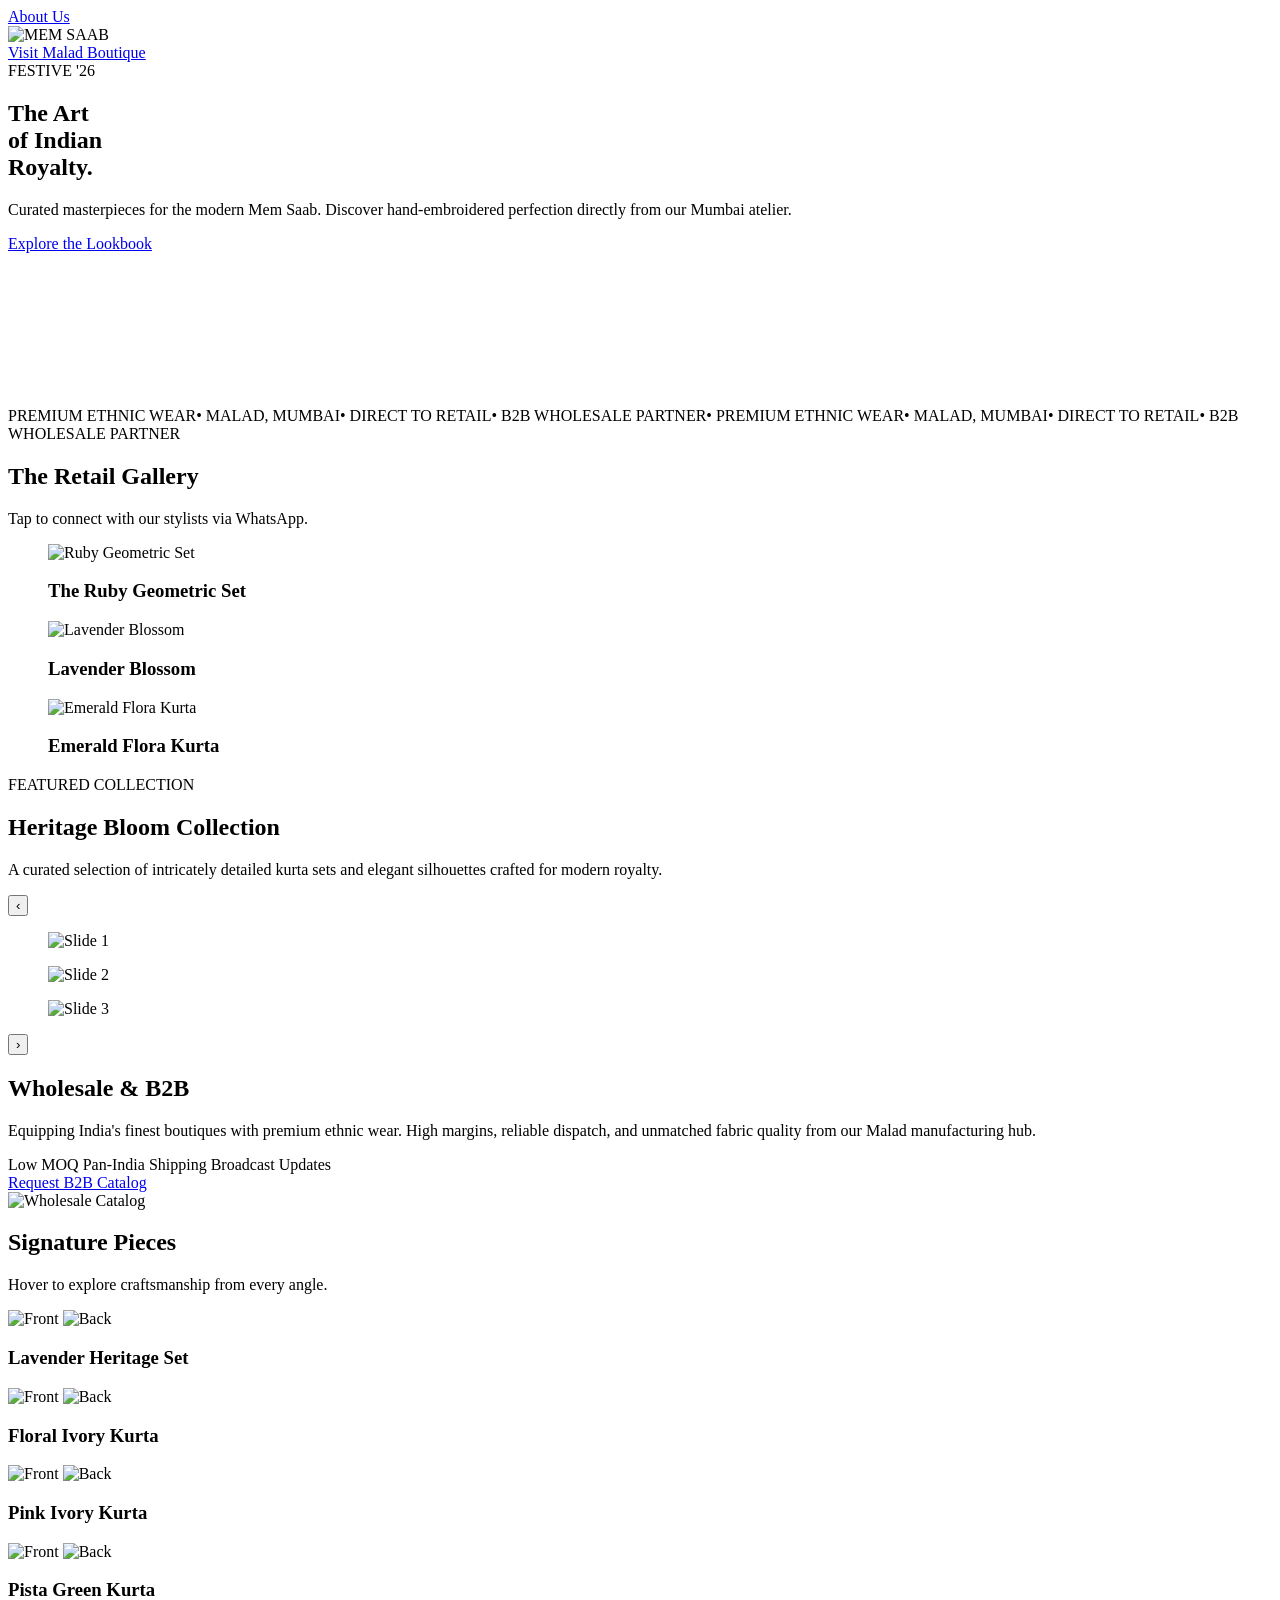
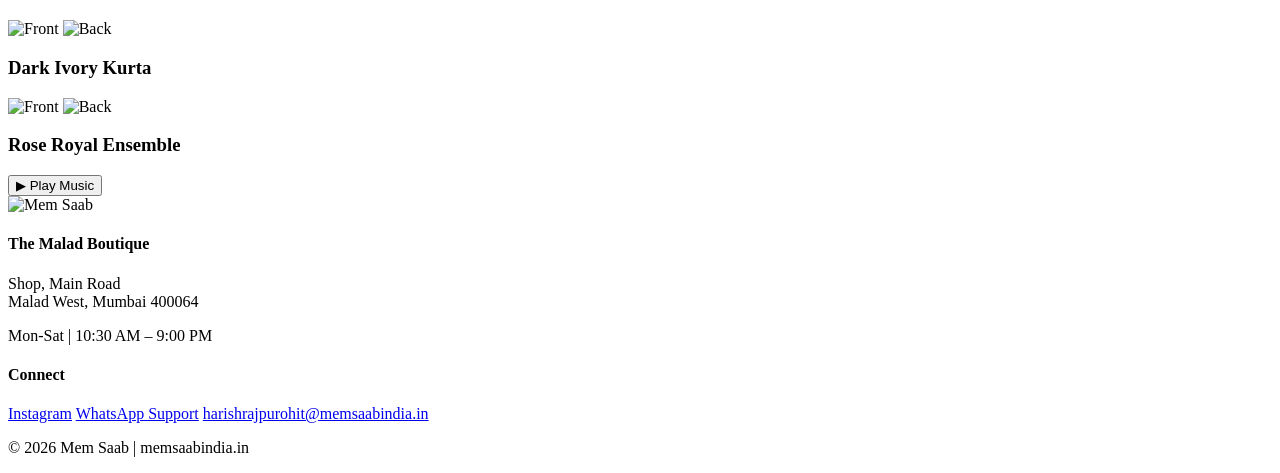
==== index.html @ 620691eb "Add initial index.html for MEM SAAB website Initial commit of the index.html file for the MEM SAAB w" ====
<!DOCTYPE html>
<html lang="en">
<head>
    <meta charset="UTF-8">
    <meta name="viewport" content="width=device-width, initial-scale=1.0">
    <title>MEM SAAB | Editorial Lookbook | Malad, Mumbai</title>
    <link rel="stylesheet" href="styles.css">
    <link rel="preconnect" href="https://fonts.googleapis.com">
    <link rel="preconnect" href="https://fonts.gstatic.com" crossorigin>
    <link href="https://fonts.googleapis.com/css2?family=Cinzel:wght@400;500;600&family=Jost:wght@300;400;500&display=swap" rel="stylesheet">
</head>

<body>

    <header class="luxury-header">
        <nav class="nav-left">
            
            <a href="about.html">About Us</a>
        </nav>
        <div class="brand-center">
            <img src="memsaab-ethnic-logo.png" alt="MEM SAAB" class="brand-logo">
        </div>
        <nav class="nav-right">
            <a href="https://maps.app.goo.gl/p6EAa3iNZms3bmQa7" target="_blank">Visit Malad Boutique</a>
        </nav>
    </header>

    <main>
        <section class="hero-editorial">
            <div class="hero-text-side animate-fade-up">
                <span class="season-tag">FESTIVE '26</span>
                <h1 class="hero-title">
                    The Art<br>
                    of Indian<br>
                    Royalty.
                </h1>
                <p class="hero-desc">
                    Curated masterpieces for the modern Mem Saab. Discover hand-embroidered perfection directly from our Mumbai atelier.
                </p>
                <a href="#lookbook" class="btn-luxury">Explore the Lookbook</a>
            </div>
            <div class="hero-image-side animate-fade-in">
                <video autoplay muted loop playsinline poster="video-thumbnail.jpg" class="hero-portrait">
                    <source src="blue_vid.mp4" type="video/mp4">
                </video>
            </div>
        </section>

        <div class="marquee-container">
            <div class="marquee-track">
                <span>PREMIUM ETHNIC WEAR</span><span class="dot">•</span>
                <span>MALAD, MUMBAI</span><span class="dot">•</span>
                <span>DIRECT TO RETAIL</span><span class="dot">•</span>
                <span>B2B WHOLESALE PARTNER</span><span class="dot">•</span>
                <span>PREMIUM ETHNIC WEAR</span><span class="dot">•</span>
                <span>MALAD, MUMBAI</span><span class="dot">•</span>
                <span>DIRECT TO RETAIL</span><span class="dot">•</span>
                <span>B2B WHOLESALE PARTNER</span>
            </div>
        </div>

        <section id="lookbook" class="lookbook-section">
            <div class="section-heading animate-fade-up">
                <h2>The Retail Gallery</h2>
                <p>Tap to connect with our stylists via WhatsApp.</p>
            </div>
            <div class="editorial-grid">
                <figure class="grid-item item-large">
                    <div class="img-overflow"><img src="1.png" alt="Ruby Geometric Set"></div>
                    <figcaption><h3>The Ruby Geometric Set</h3></figcaption>
                </figure>
                <figure class="grid-item">
                    <div class="img-overflow"><img src="5.png" alt="Lavender Blossom"></div>
                    <figcaption><h3>Lavender Blossom</h3></figcaption>
                </figure>
                <figure class="grid-item">
                    <div class="img-overflow"><img src="3.png" alt="Emerald Flora Kurta"></div>
                    <figcaption><h3>Emerald Flora Kurta</h3></figcaption>
                </figure>
            </div>
        </section>

        <section class="collection-section">
            <div class="collection-container">
                <p class="collection-tag">FEATURED COLLECTION</p>
                <h2 class="collection-title">Heritage Bloom Collection</h2>
                <p class="collection-desc">A curated selection of intricately detailed kurta sets and elegant silhouettes crafted for modern royalty.</p>
                <div class="slider">
                    <button class="slider-btn prev">‹</button>
                    <div class="slider-window">
                        <div class="slider-track">
                            <figure class="slide"><img src="big1.jpg" alt="Slide 1"></figure>
                            <figure class="slide"><img src="big2.jpg" alt="Slide 2"></figure>
                            <figure class="slide"><img src="big3.jpg" alt="Slide 3"></figure>
                        </div>
                    </div>
                    <button class="slider-btn next">›</button>
                </div>
                <div class="slider-dots">
                    <span class="dot active"></span>
                    <span class="dot"></span>
                    <span class="dot"></span>
                </div>
            </div>
        </section>

        <section id="wholesale" class="wholesale-editorial">
            <div class="wholesale-content">
                <h2>Wholesale & B2B</h2>
                <p>Equipping India's finest boutiques with premium ethnic wear. High margins, reliable dispatch, and unmatched fabric quality from our Malad manufacturing hub.</p>
                <div class="wholesale-perks">
                    <span> Low MOQ</span>
                    <span> Pan-India Shipping</span>
                    <span> Broadcast Updates</span>
                </div>
                <a href="https://api.whatsapp.com/send/?phone=9198925%2068093&text=I+want+to+become+a+B2B+partner.&type=phone_number&app_absent=0" class="btn-luxury-light">Request B2B Catalog</a>
            </div>
            <div class="wholesale-image">
                <img src="7.png" alt="Wholesale Catalog">
            </div>
        </section>

        <section class="product-hover-section">
            <div class="section-heading">
                <h2>Signature Pieces</h2>
                <p>Hover to explore craftsmanship from every angle.</p>
            </div>
            <div class="product-grid">
                <div class="product-card">
                    <div class="product-image">
                        <img src="33-Front.png" class="front-img" alt="Front">
                        <img src="33-Back.jpg" class="back-img" alt="Back">
                    </div>
                    <h3>Lavender Heritage Set</h3>
                </div>
                <div class="product-card">
                    <div class="product-image">
                        <img src="11 Front.png" class="front-img" alt="Front">
                        <img src="11 Back.jpg" class="back-img" alt="Back">
                    </div>
                    <h3>Floral Ivory Kurta</h3>
                </div>
                <div class="product-card">
                    <div class="product-image">
                        <img src="44-Front.png" class="front-img" alt="Front">
                        <img src="44-Back.jpg" class="back-img" alt="Back">
                    </div>
                    <h3>Pink Ivory Kurta</h3>
                </div>
                <div class="product-card">
                    <div class="product-image">
                        <img src="55-Front.png" class="front-img" alt="Front">
                        <img src="55-Back.jpg" class="back-img" alt="Back">
                    </div>
                    <h3>Pista Green Kurta</h3>
                </div>
                <div class="product-card">
                    <div class="product-image">
                        <img src="66-Front.png" class="front-img" alt="Front">
                        <img src="66-Back.jpg" class="back-img" alt="Back">
                    </div>
                    <h3>Dark Ivory Kurta</h3>
                </div>
                <div class="product-card">
                    <div class="product-image">
                        <img src="22 Front.png" class="front-img" alt="Front">
                        <img src="22 Back.jpg" class="back-img" alt="Back">
                    </div>
                    <h3>Rose Royal Ensemble</h3>
                </div>
            </div>
        </section>
    </main>
<audio id="bg-music" loop>
<source src="Bg_audio.mp3" type="audio/mpeg">
</audio>


<div class="music-control">
<button id="musicBtn">▶︎ Play Music</button>
</div>

    <footer id="boutique" class="boutique-footer">
        <div class="footer-columns">
            <div class="col">
                <img src="memsaab-ethnic-logo.png" class="footer-logo" alt="Mem Saab">
            </div>
            <div class="col">
                <h4>The Malad Boutique</h4>
                <p>Shop, Main Road<br>Malad West, Mumbai 400064</p>
                <p class="hours">Mon-Sat | 10:30 AM – 9:00 PM</p>
            </div>
            <div class="col">
                <h4>Connect</h4>
                <a href="#">Instagram</a>
                <a href="#">WhatsApp Support</a>
                <a href="mailto:harishrajpurohit@memsaabindia.in">harishrajpurohit@memsaabindia.in</a>
            </div>
        </div>
        <div class="footer-legal">
            <p>© 2026 Mem Saab | memsaabindia.in</p>
        </div>
    </footer>

    <script src="script.js"></script>
</body>
</html>
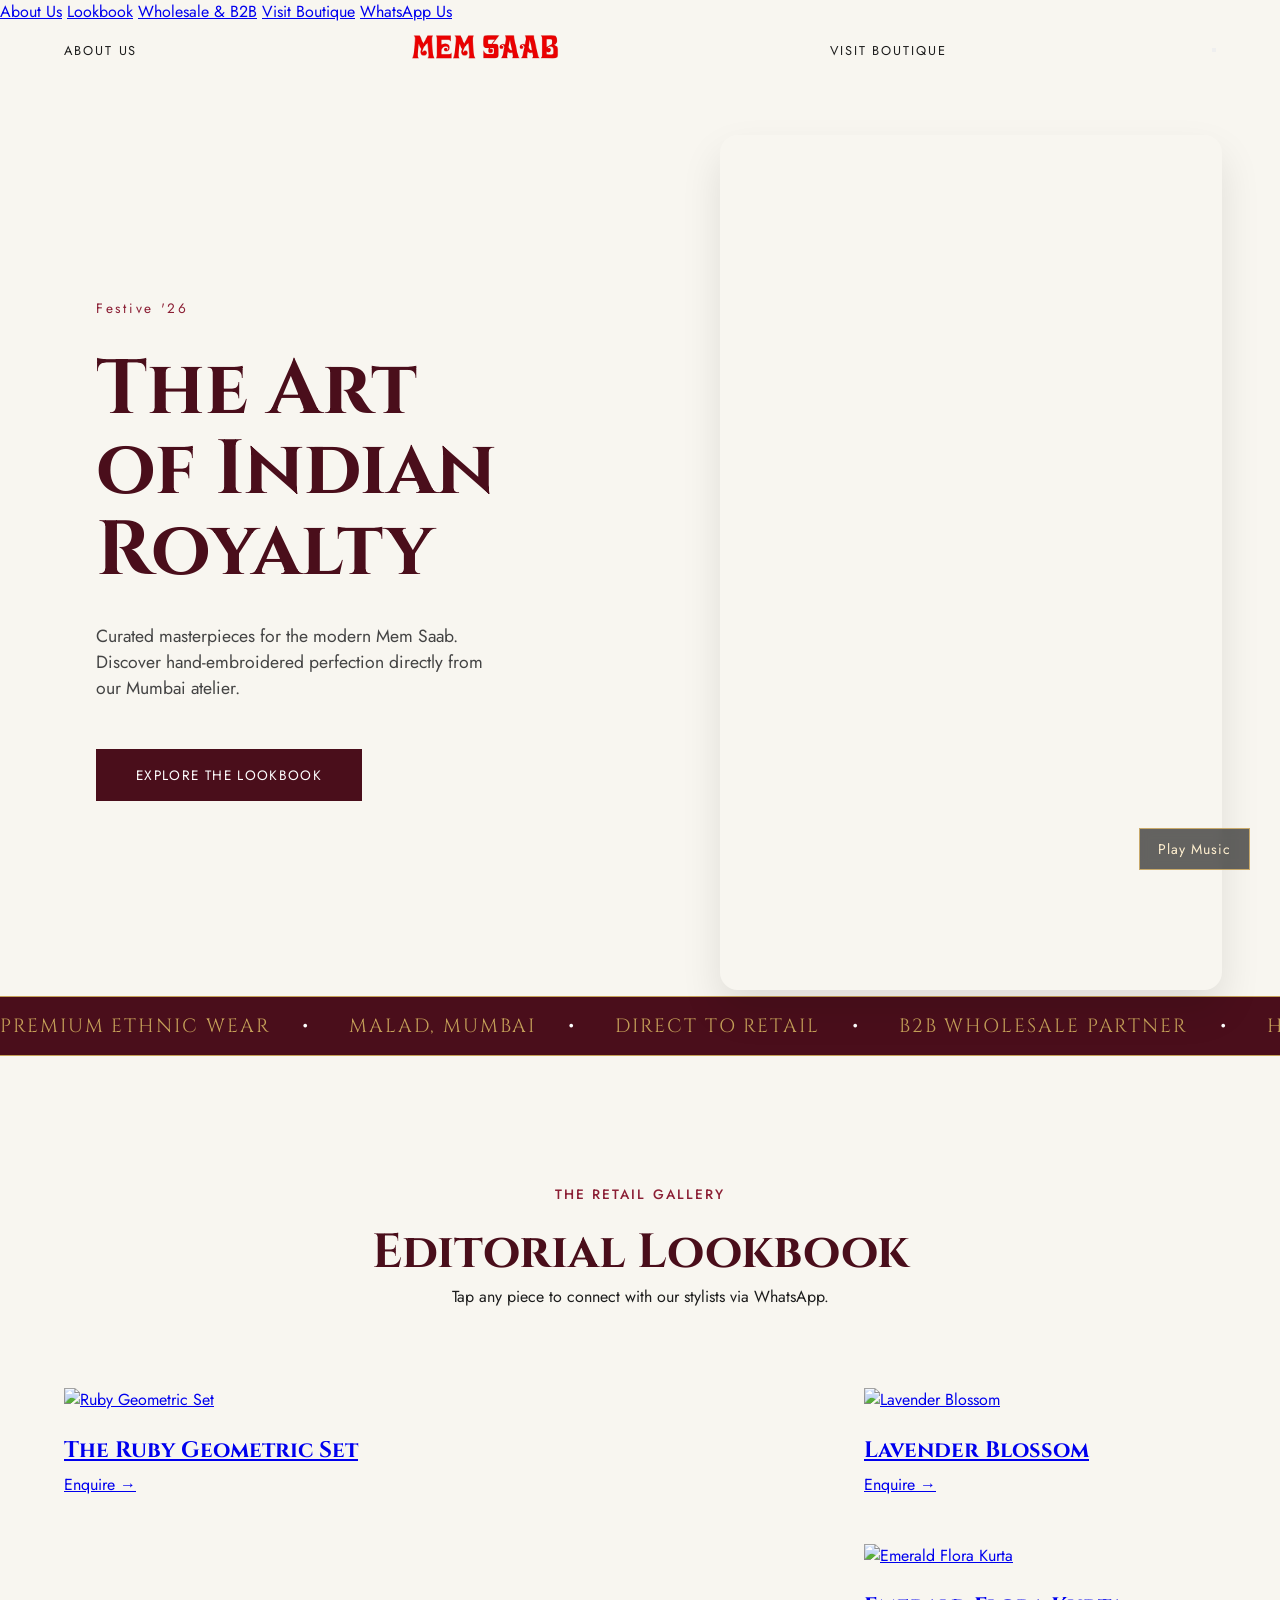
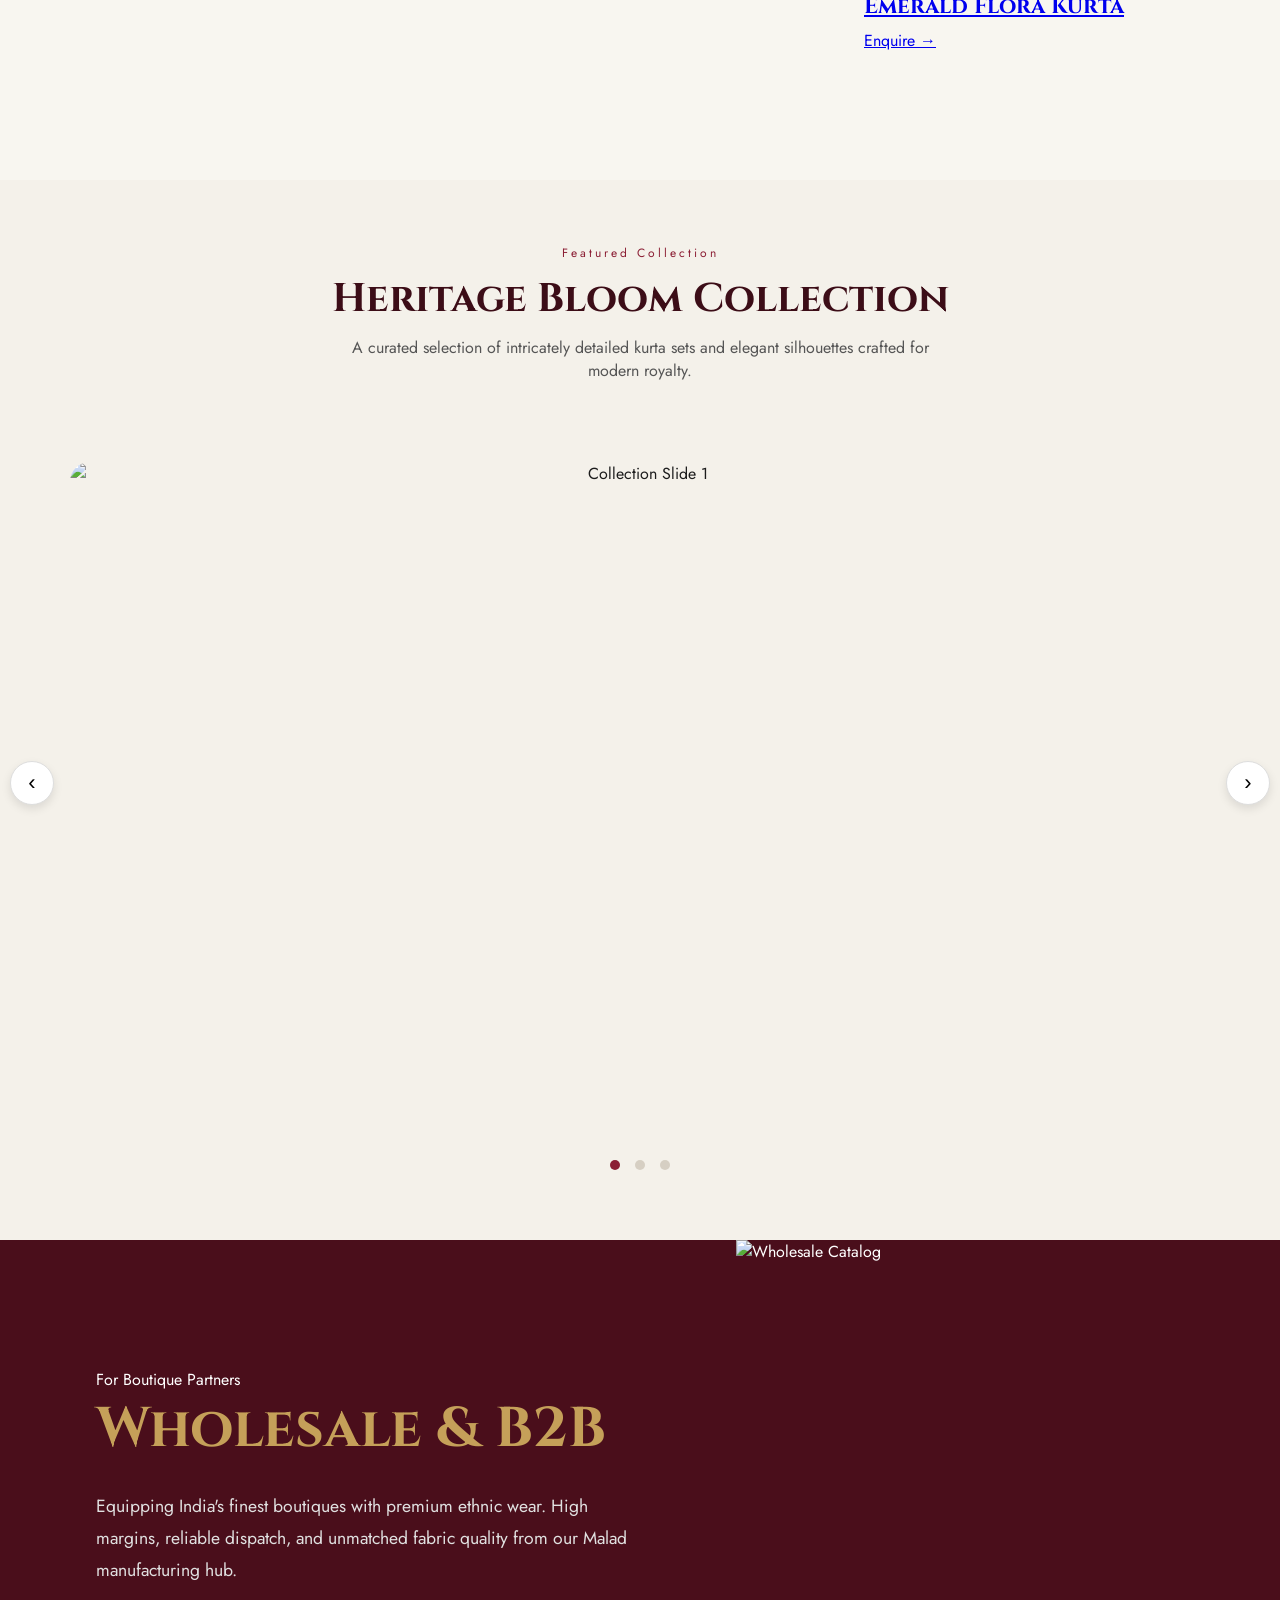
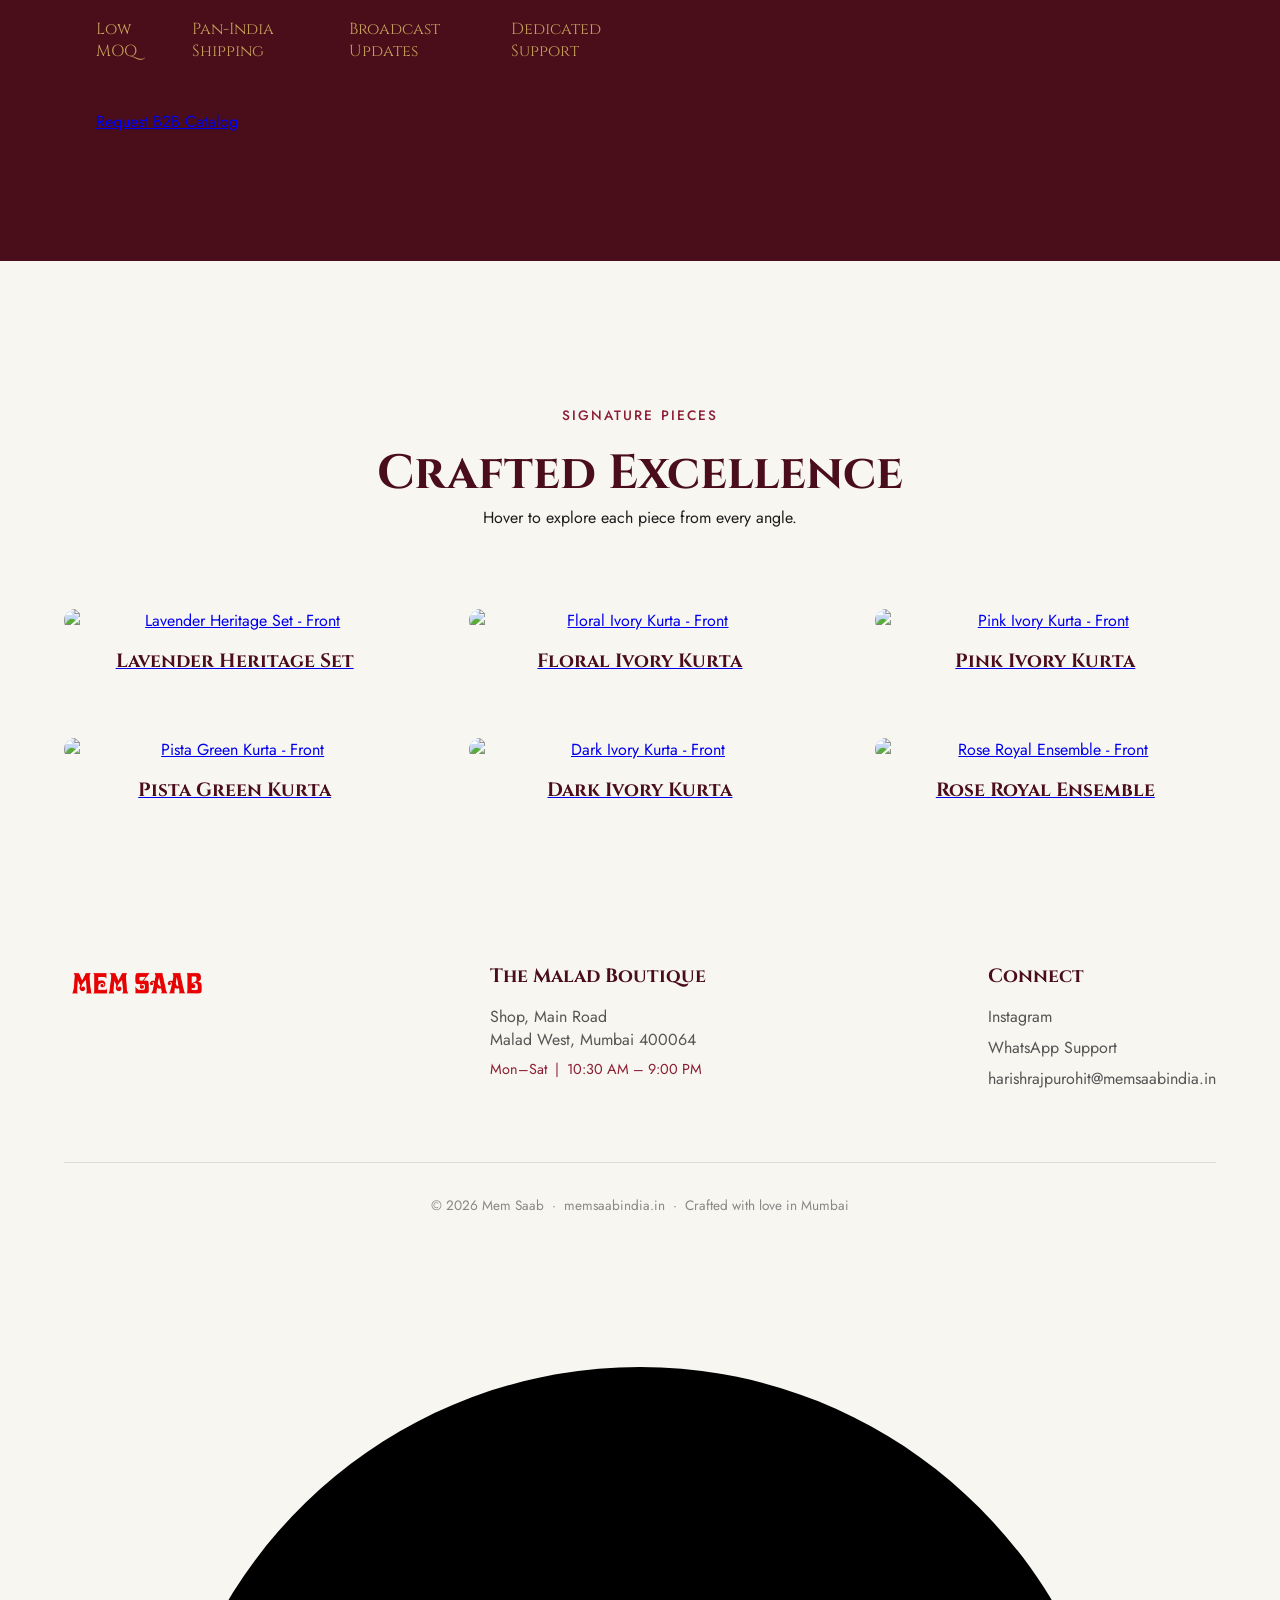
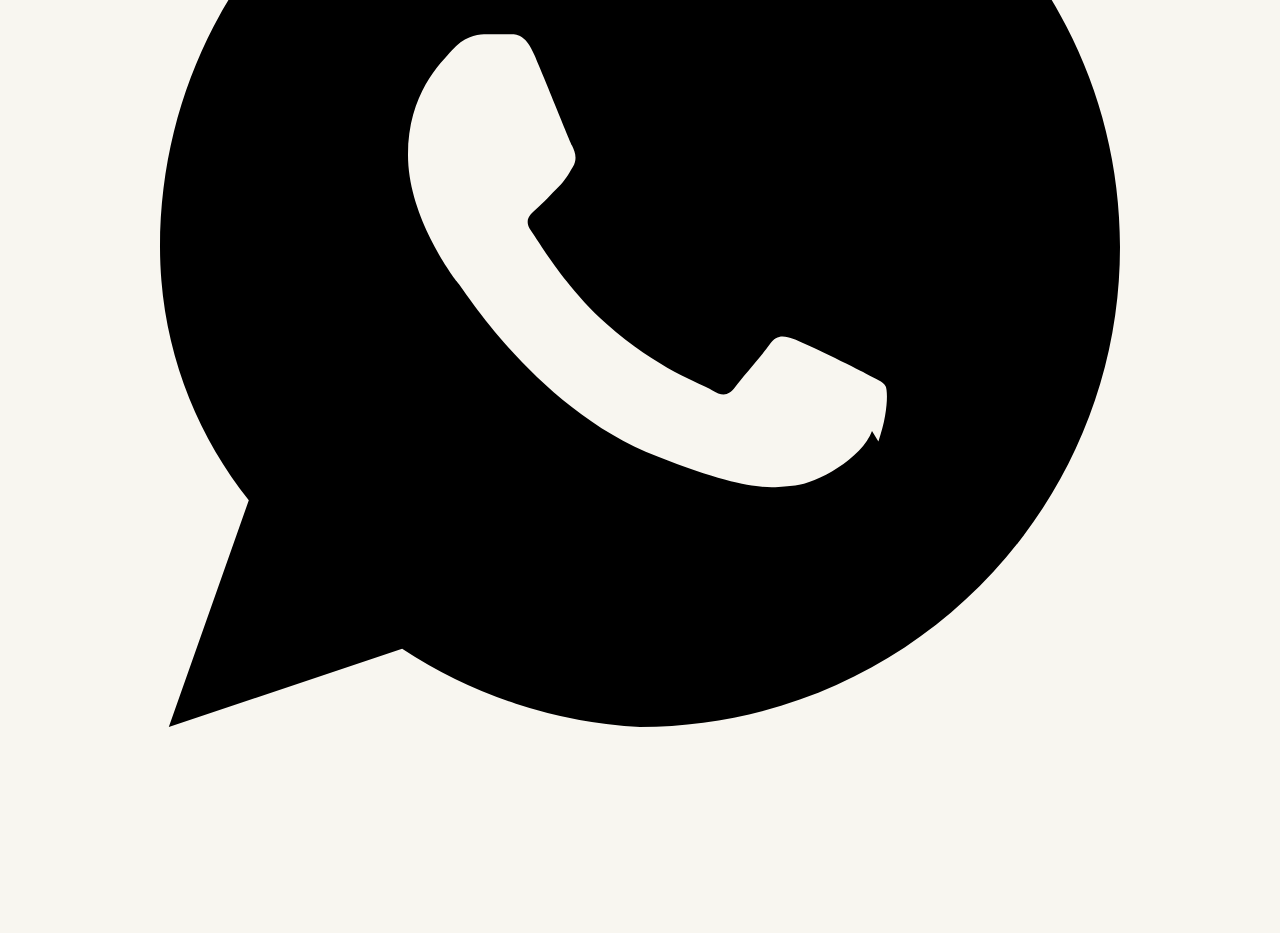
==== commit 3e36209e: "Update index.html" ====
--- a/index.html
+++ b/index.html
@@ -1,207 +1,274 @@
 <!DOCTYPE html>
 <html lang="en">
 <head>
-    <meta charset="UTF-8">
-    <meta name="viewport" content="width=device-width, initial-scale=1.0">
-    <title>MEM SAAB | Editorial Lookbook | Malad, Mumbai</title>
-    <link rel="stylesheet" href="styles.css">
-    <link rel="preconnect" href="https://fonts.googleapis.com">
-    <link rel="preconnect" href="https://fonts.gstatic.com" crossorigin>
-    <link href="https://fonts.googleapis.com/css2?family=Cinzel:wght@400;500;600&family=Jost:wght@300;400;500&display=swap" rel="stylesheet">
+  <meta charset="UTF-8">
+  <meta name="viewport" content="width=device-width, initial-scale=1.0">
+  <title>MEM SAAB | Premium Ethnic Wear | Malad, Mumbai</title>
+  <meta name="description" content="MEM SAAB — Curated premium ethnic wear from our Malad, Mumbai atelier. Hand-embroidered festive collections & B2B wholesale for boutiques across India.">
+  <link rel="stylesheet" href="styles.css">
+  <link rel="preconnect" href="https://fonts.googleapis.com">
+  <link rel="preconnect" href="https://fonts.gstatic.com" crossorigin>
+  <link href="https://fonts.googleapis.com/css2?family=Cinzel:wght@400;500;600;700&family=Cormorant+Garamond:ital,wght@0,300;0,400;1,300;1,400&family=Jost:wght@200;300;400;500&display=swap" rel="stylesheet">
 </head>
-
 <body>
 
-    <header class="luxury-header">
-        <nav class="nav-left">
-            
-            <a href="about.html">About Us</a>
-        </nav>
-        <div class="brand-center">
-            <img src="memsaab-ethnic-logo.png" alt="MEM SAAB" class="brand-logo">
-        </div>
-        <nav class="nav-right">
-            <a href="https://maps.app.goo.gl/p6EAa3iNZms3bmQa7" target="_blank">Visit Malad Boutique</a>
-        </nav>
-    </header>
-
-    <main>
-        <section class="hero-editorial">
-            <div class="hero-text-side animate-fade-up">
-                <span class="season-tag">FESTIVE '26</span>
-                <h1 class="hero-title">
-                    The Art<br>
-                    of Indian<br>
-                    Royalty.
-                </h1>
-                <p class="hero-desc">
-                    Curated masterpieces for the modern Mem Saab. Discover hand-embroidered perfection directly from our Mumbai atelier.
-                </p>
-                <a href="#lookbook" class="btn-luxury">Explore the Lookbook</a>
-            </div>
-            <div class="hero-image-side animate-fade-in">
-                <video autoplay muted loop playsinline poster="video-thumbnail.jpg" class="hero-portrait">
-                    <source src="blue_vid.mp4" type="video/mp4">
-                </video>
-            </div>
-        </section>
-
-        <div class="marquee-container">
-            <div class="marquee-track">
-                <span>PREMIUM ETHNIC WEAR</span><span class="dot">•</span>
-                <span>MALAD, MUMBAI</span><span class="dot">•</span>
-                <span>DIRECT TO RETAIL</span><span class="dot">•</span>
-                <span>B2B WHOLESALE PARTNER</span><span class="dot">•</span>
-                <span>PREMIUM ETHNIC WEAR</span><span class="dot">•</span>
-                <span>MALAD, MUMBAI</span><span class="dot">•</span>
-                <span>DIRECT TO RETAIL</span><span class="dot">•</span>
-                <span>B2B WHOLESALE PARTNER</span>
-            </div>
-        </div>
-
-        <section id="lookbook" class="lookbook-section">
-            <div class="section-heading animate-fade-up">
-                <h2>The Retail Gallery</h2>
-                <p>Tap to connect with our stylists via WhatsApp.</p>
-            </div>
-            <div class="editorial-grid">
-                <figure class="grid-item item-large">
-                    <div class="img-overflow"><img src="1.png" alt="Ruby Geometric Set"></div>
-                    <figcaption><h3>The Ruby Geometric Set</h3></figcaption>
-                </figure>
-                <figure class="grid-item">
-                    <div class="img-overflow"><img src="5.png" alt="Lavender Blossom"></div>
-                    <figcaption><h3>Lavender Blossom</h3></figcaption>
-                </figure>
-                <figure class="grid-item">
-                    <div class="img-overflow"><img src="3.png" alt="Emerald Flora Kurta"></div>
-                    <figcaption><h3>Emerald Flora Kurta</h3></figcaption>
-                </figure>
-            </div>
-        </section>
-
-        <section class="collection-section">
-            <div class="collection-container">
-                <p class="collection-tag">FEATURED COLLECTION</p>
-                <h2 class="collection-title">Heritage Bloom Collection</h2>
-                <p class="collection-desc">A curated selection of intricately detailed kurta sets and elegant silhouettes crafted for modern royalty.</p>
-                <div class="slider">
-                    <button class="slider-btn prev">‹</button>
-                    <div class="slider-window">
-                        <div class="slider-track">
-                            <figure class="slide"><img src="big1.jpg" alt="Slide 1"></figure>
-                            <figure class="slide"><img src="big2.jpg" alt="Slide 2"></figure>
-                            <figure class="slide"><img src="big3.jpg" alt="Slide 3"></figure>
-                        </div>
-                    </div>
-                    <button class="slider-btn next">›</button>
-                </div>
-                <div class="slider-dots">
-                    <span class="dot active"></span>
-                    <span class="dot"></span>
-                    <span class="dot"></span>
-                </div>
-            </div>
-        </section>
-
-        <section id="wholesale" class="wholesale-editorial">
-            <div class="wholesale-content">
-                <h2>Wholesale & B2B</h2>
-                <p>Equipping India's finest boutiques with premium ethnic wear. High margins, reliable dispatch, and unmatched fabric quality from our Malad manufacturing hub.</p>
-                <div class="wholesale-perks">
-                    <span> Low MOQ</span>
-                    <span> Pan-India Shipping</span>
-                    <span> Broadcast Updates</span>
-                </div>
-                <a href="https://api.whatsapp.com/send/?phone=9198925%2068093&text=I+want+to+become+a+B2B+partner.&type=phone_number&app_absent=0" class="btn-luxury-light">Request B2B Catalog</a>
-            </div>
-            <div class="wholesale-image">
-                <img src="7.png" alt="Wholesale Catalog">
-            </div>
-        </section>
-
-        <section class="product-hover-section">
-            <div class="section-heading">
-                <h2>Signature Pieces</h2>
-                <p>Hover to explore craftsmanship from every angle.</p>
-            </div>
-            <div class="product-grid">
-                <div class="product-card">
-                    <div class="product-image">
-                        <img src="33-Front.png" class="front-img" alt="Front">
-                        <img src="33-Back.jpg" class="back-img" alt="Back">
-                    </div>
-                    <h3>Lavender Heritage Set</h3>
-                </div>
-                <div class="product-card">
-                    <div class="product-image">
-                        <img src="11 Front.png" class="front-img" alt="Front">
-                        <img src="11 Back.jpg" class="back-img" alt="Back">
-                    </div>
-                    <h3>Floral Ivory Kurta</h3>
-                </div>
-                <div class="product-card">
-                    <div class="product-image">
-                        <img src="44-Front.png" class="front-img" alt="Front">
-                        <img src="44-Back.jpg" class="back-img" alt="Back">
-                    </div>
-                    <h3>Pink Ivory Kurta</h3>
-                </div>
-                <div class="product-card">
-                    <div class="product-image">
-                        <img src="55-Front.png" class="front-img" alt="Front">
-                        <img src="55-Back.jpg" class="back-img" alt="Back">
-                    </div>
-                    <h3>Pista Green Kurta</h3>
-                </div>
-                <div class="product-card">
-                    <div class="product-image">
-                        <img src="66-Front.png" class="front-img" alt="Front">
-                        <img src="66-Back.jpg" class="back-img" alt="Back">
-                    </div>
-                    <h3>Dark Ivory Kurta</h3>
-                </div>
-                <div class="product-card">
-                    <div class="product-image">
-                        <img src="22 Front.png" class="front-img" alt="Front">
-                        <img src="22 Back.jpg" class="back-img" alt="Back">
-                    </div>
-                    <h3>Rose Royal Ensemble</h3>
-                </div>
-            </div>
-        </section>
-    </main>
-<audio id="bg-music" loop>
-<source src="Bg_audio.mp3" type="audio/mpeg">
-</audio>
-
-
-<div class="music-control">
-<button id="musicBtn">▶︎ Play Music</button>
-</div>
-
-    <footer id="boutique" class="boutique-footer">
-        <div class="footer-columns">
-            <div class="col">
-                <img src="memsaab-ethnic-logo.png" class="footer-logo" alt="Mem Saab">
-            </div>
-            <div class="col">
-                <h4>The Malad Boutique</h4>
-                <p>Shop, Main Road<br>Malad West, Mumbai 400064</p>
-                <p class="hours">Mon-Sat | 10:30 AM – 9:00 PM</p>
-            </div>
-            <div class="col">
-                <h4>Connect</h4>
-                <a href="#">Instagram</a>
-                <a href="#">WhatsApp Support</a>
-                <a href="mailto:harishrajpurohit@memsaabindia.in">harishrajpurohit@memsaabindia.in</a>
-            </div>
-        </div>
-        <div class="footer-legal">
-            <p>© 2026 Mem Saab | memsaabindia.in</p>
-        </div>
-    </footer>
-
-    <script src="script.js"></script>
+  <!-- ===================== HEADER ===================== -->
+  <header class="luxury-header" id="mainHeader">
+    <nav class="nav-left">
+      <a href="about.html">About Us</a>
+    </nav>
+    <div class="brand-center">
+      <img src="memsaab-ethnic-logo.png" alt="MEM SAAB" class="brand-logo">
+    </div>
+    <nav class="nav-right">
+      <a href="https://maps.app.goo.gl/p6EAa3iNZms3bmQa7" target="_blank">Visit Boutique</a>
+          </nav>
+    <!-- Mobile hamburger -->
+    <button class="hamburger" id="hamburger" aria-label="Menu">
+      <span></span><span></span><span></span>
+    </button>
+  </header>
+
+  <!-- Mobile nav drawer -->
+  <div class="mobile-nav-overlay" id="navOverlay"></div>
+  <nav class="mobile-nav" id="mobileNav">
+    <a href="about.html">About Us</a>
+    <a href="#lookbook">Lookbook</a>
+    <a href="#wholesale">Wholesale & B2B</a>
+    <a href="https://maps.app.goo.gl/p6EAa3iNZms3bmQa7" target="_blank">Visit Boutique</a>
+    <a href="https://api.whatsapp.com/send/?phone=919892568093&text=Hello+MEM+SAAB&type=phone_number" target="_blank">WhatsApp Us</a>
+  </nav>
+
+  <main>
+
+     <section class="hero-editorial">
+      <div class="hero-text-side animate-fade-up">
+        <span class="season-tag">Festive '26</span>
+        <h1 class="hero-title">
+          The Art<br>
+          of Indian<br>
+          Royalty
+        </h1>
+        <p class="hero-desc">
+          Curated masterpieces for the modern Mem Saab. Discover hand-embroidered perfection directly from our Mumbai atelier.
+        </p>
+        <a href="#lookbook" class="btn-luxury"><span>Explore the Lookbook</span></a>
+      </div>
+
+      <div class="hero-image-side animate-fade-in delay-2">
+        <video autoplay muted loop playsinline poster="video-thumbnail.jpg" class="hero-portrait">
+          <source src="blue_vid.mp4" type="video/mp4">
+        </video>
+      </div>
+    </section>
+    <!-- ===================== MARQUEE ===================== -->
+    <div class="marquee-container">
+      <div class="marquee-track">
+        <span>PREMIUM ETHNIC WEAR</span><span class="dot">•</span>
+        <span>MALAD, MUMBAI</span><span class="dot">•</span>
+        <span>DIRECT TO RETAIL</span><span class="dot">•</span>
+        <span>B2B WHOLESALE PARTNER</span><span class="dot">•</span>
+        <span>HAND-EMBROIDERED COLLECTIONS</span><span class="dot">•</span>
+        <span>FESTIVE '26</span><span class="dot">•</span>
+        <span>PREMIUM ETHNIC WEAR</span><span class="dot">•</span>
+        <span>MALAD, MUMBAI</span><span class="dot">•</span>
+        <span>DIRECT TO RETAIL</span><span class="dot">•</span>
+        <span>B2B WHOLESALE PARTNER</span><span class="dot">•</span>
+        <span>HAND-EMBROIDERED COLLECTIONS</span><span class="dot">•</span>
+        <span>FESTIVE '26</span><span class="dot">•</span>
+      </div>
+    </div>
+
+    <!-- ===================== LOOKBOOK ===================== -->
+    <section id="lookbook" class="lookbook-section">
+      <div class="section-heading reveal">
+        <span class="section-subtitle">THE RETAIL GALLERY</span>
+        <h2>Editorial Lookbook</h2>
+        <p>Tap any piece to connect with our stylists via WhatsApp.</p>
+      </div>
+      <div class="editorial-grid">
+        <figure class="grid-item item-large reveal">
+          <a href="https://api.whatsapp.com/send/?phone=919892568093&text=I'm+interested+in+the+Ruby+Geometric+Set&type=phone_number" target="_blank">
+            <div class="img-overflow"><img src="1.png" alt="Ruby Geometric Set" loading="lazy"></div>
+            <figcaption>
+              <h3>The Ruby Geometric Set</h3>
+              <span class="wa-link">Enquire →</span>
+            </figcaption>
+          </a>
+        </figure>
+        <figure class="grid-item reveal delay-1">
+          <a href="https://api.whatsapp.com/send/?phone=919892568093&text=I'm+interested+in+the+Lavender+Blossom&type=phone_number" target="_blank">
+            <div class="img-overflow"><img src="5.png" alt="Lavender Blossom" loading="lazy"></div>
+            <figcaption>
+              <h3>Lavender Blossom</h3>
+              <span class="wa-link">Enquire →</span>
+            </figcaption>
+          </a>
+        </figure>
+        <figure class="grid-item reveal delay-2">
+          <a href="https://api.whatsapp.com/send/?phone=919892568093&text=I'm+interested+in+the+Emerald+Flora+Kurta&type=phone_number" target="_blank">
+            <div class="img-overflow"><img src="3.png" alt="Emerald Flora Kurta" loading="lazy"></div>
+            <figcaption>
+              <h3>Emerald Flora Kurta</h3>
+              <span class="wa-link">Enquire →</span>
+            </figcaption>
+          </a>
+        </figure>
+      </div>
+    </section>
+
+    <!-- ===================== SLIDER ===================== -->
+    <section class="collection-section">
+      <p class="collection-tag reveal">Featured Collection</p>
+      <h2 class="collection-title reveal">Heritage Bloom Collection</h2>
+      <p class="collection-desc reveal">A curated selection of intricately detailed kurta sets and elegant silhouettes crafted for modern royalty.</p>
+      <div class="collection-container reveal">
+        <div class="slider">
+          <button class="slider-btn prev" aria-label="Previous">‹</button>
+          <div class="slider-window">
+            <div class="slider-track">
+              <figure class="slide"><img src="big1.jpg" alt="Collection Slide 1" loading="lazy"></figure>
+              <figure class="slide"><img src="big2.jpg" alt="Collection Slide 2" loading="lazy"></figure>
+              <figure class="slide"><img src="big3.jpg" alt="Collection Slide 3" loading="lazy"></figure>
+            </div>
+          </div>
+          <button class="slider-btn next" aria-label="Next">›</button>
+        </div>
+        <div class="slider-dots">
+          <span class="dot active"></span>
+          <span class="dot"></span>
+          <span class="dot"></span>
+        </div>
+      </div>
+    </section>
+
+    <!-- ===================== WHOLESALE ===================== -->
+    <section id="wholesale" class="wholesale-editorial">
+      <div class="wholesale-content reveal">
+        <span class="wholesale-tag">For Boutique Partners</span>
+        <h2>Wholesale &amp; B2B</h2>
+        <p>Equipping India's finest boutiques with premium ethnic wear. High margins, reliable dispatch, and unmatched fabric quality from our Malad manufacturing hub.</p>
+        <div class="wholesale-perks">
+          <span class="perk-chip">Low MOQ</span>
+          <span class="perk-chip">Pan-India Shipping</span>
+          <span class="perk-chip">Broadcast Updates</span>
+          <span class="perk-chip">Dedicated Support</span>
+        </div>
+        <a href="https://api.whatsapp.com/send/?phone=919892568093&text=I+want+to+become+a+B2B+partner.&type=phone_number&app_absent=0" target="_blank" class="btn-luxury-gold"><span>Request B2B Catalog</span></a>
+      </div>
+      <div class="wholesale-image">
+        <img src="7.png" alt="Wholesale Catalog" loading="lazy">
+      </div>
+    </section>
+
+    <!-- ===================== PRODUCTS ===================== -->
+    <section class="product-hover-section">
+      <div class="section-heading reveal">
+        <span class="section-subtitle">Signature Pieces</span>
+        <h2>Crafted Excellence</h2>
+        <p>Hover to explore each piece from every angle.</p>
+      </div>
+      <div class="product-grid">
+        <div class="product-card reveal">
+          <a href="https://api.whatsapp.com/send/?phone=919892568093&text=I'm+interested+in+the+Lavender+Heritage+Set&type=phone_number" target="_blank">
+            <div class="product-image">
+              <img src="33-Front.png" class="front-img" alt="Lavender Heritage Set - Front">
+              <img src="33-Back.jpg" class="back-img" alt="Lavender Heritage Set - Back">
+            </div>
+            <h3>Lavender Heritage Set</h3>
+          </a>
+        </div>
+        <div class="product-card reveal delay-1">
+          <a href="https://api.whatsapp.com/send/?phone=919892568093&text=I'm+interested+in+the+Floral+Ivory+Kurta&type=phone_number" target="_blank">
+            <div class="product-image">
+              <img src="11 Front.png" class="front-img" alt="Floral Ivory Kurta - Front">
+              <img src="11 Back.jpg" class="back-img" alt="Floral Ivory Kurta - Back">
+            </div>
+            <h3>Floral Ivory Kurta</h3>
+          </a>
+        </div>
+        <div class="product-card reveal delay-2">
+          <a href="https://api.whatsapp.com/send/?phone=919892568093&text=I'm+interested+in+the+Pink+Ivory+Kurta&type=phone_number" target="_blank">
+            <div class="product-image">
+              <img src="44-Front.png" class="front-img" alt="Pink Ivory Kurta - Front">
+              <img src="44-Back.jpg" class="back-img" alt="Pink Ivory Kurta - Back">
+            </div>
+            <h3>Pink Ivory Kurta</h3>
+          </a>
+        </div>
+        <div class="product-card reveal">
+          <a href="https://api.whatsapp.com/send/?phone=919892568093&text=I'm+interested+in+the+Pista+Green+Kurta&type=phone_number" target="_blank">
+            <div class="product-image">
+              <img src="55-Front.png" class="front-img" alt="Pista Green Kurta - Front">
+              <img src="55-Back.jpg" class="back-img" alt="Pista Green Kurta - Back">
+            </div>
+            <h3>Pista Green Kurta</h3>
+          </a>
+        </div>
+        <div class="product-card reveal delay-1">
+          <a href="https://api.whatsapp.com/send/?phone=919892568093&text=I'm+interested+in+the+Dark+Ivory+Kurta&type=phone_number" target="_blank">
+            <div class="product-image">
+              <img src="66-Front.png" class="front-img" alt="Dark Ivory Kurta - Front">
+              <img src="66-Back.jpg" class="back-img" alt="Dark Ivory Kurta - Back">
+            </div>
+            <h3>Dark Ivory Kurta</h3>
+          </a>
+        </div>
+        <div class="product-card reveal delay-2">
+          <a href="https://api.whatsapp.com/send/?phone=919892568093&text=I'm+interested+in+the+Rose+Royal+Ensemble&type=phone_number" target="_blank">
+            <div class="product-image">
+              <img src="22 Front.png" class="front-img" alt="Rose Royal Ensemble - Front">
+              <img src="22 Back.jpg" class="back-img" alt="Rose Royal Ensemble - Back">
+            </div>
+            <h3>Rose Royal Ensemble</h3>
+          </a>
+        </div>
+      </div>
+    </section>
+
+  </main>
+
+  <!-- ===================== FOOTER ===================== -->
+  <footer id="boutique" class="boutique-footer">
+    <div class="footer-columns">
+      <div class="col">
+        <img src="memsaab-ethnic-logo.png" class="footer-logo" alt="Mem Saab">
+      </div>
+      <div class="col">
+        <h4>The Malad Boutique</h4>
+        <p>Shop, Main Road<br>Malad West, Mumbai 400064</p>
+        <p class="hours">Mon–Sat &nbsp;|&nbsp; 10:30 AM – 9:00 PM</p>
+      </div>
+      <div class="col">
+        <h4>Connect</h4>
+        <a href="https://instagram.com" target="_blank">Instagram</a>
+        <a href="https://api.whatsapp.com/send/?phone=919892568093&text=Hello+MEM+SAAB&type=phone_number" target="_blank">WhatsApp Support</a>
+        <a href="mailto:harishrajpurohit@memsaabindia.in">harishrajpurohit@memsaabindia.in</a>
+      </div>
+    </div>
+    <div class="footer-legal">
+      <p>© 2026 Mem Saab &nbsp;·&nbsp; memsaabindia.in &nbsp;·&nbsp; Crafted with love in Mumbai</p>
+    </div>
+  </footer>
+
+  <!-- WhatsApp Float -->
+  <a href="https://api.whatsapp.com/send/?phone=919892568093&text=Hello+MEM+SAAB&type=phone_number" target="_blank" class="wa-float" aria-label="WhatsApp">
+    <svg viewBox="0 0 32 32" xmlns="http://www.w3.org/2000/svg">
+      <path d="M16 3C9.373 3 4 8.373 4 15c0 2.385.832 4.584 2.22 6.332L4.22 27l5.834-1.956A11.94 11.94 0 0016 27c6.627 0 12-5.373 12-12S22.627 3 16 3zm5.8 16.6c-.24.68-1.4 1.32-1.92 1.36-.52.04-1.02.24-3.44-.72-2.92-1.12-4.8-4.1-4.96-4.3-.16-.2-1.28-1.7-1.28-3.24s.82-2.3 1.1-2.62c.28-.32.6-.4.8-.4h.58c.18 0 .44-.06.68.52.26.6.86 2.1.94 2.26.08.16.14.34.02.54-.12.2-.18.32-.36.5-.18.18-.38.4-.54.54-.16.14-.34.28-.14.56.2.28.88 1.44 1.88 2.32 1.28 1.14 2.38 1.5 2.64 1.66.26.16.42.14.58-.08.16-.22.68-.8.86-1.06.18-.26.36-.22.6-.14.24.08 1.54.72 1.8.86.26.14.44.2.5.32.06.12.06.7-.18 1.38z"/>
+    </svg>
+  </a>
+
+  <!-- Music -->
+  <audio id="bg-music" loop>
+    <source src="Bg_audio.mp3" type="audio/mpeg">
+  </audio>
+  <div class="music-control">
+    <button class="music-btn-inner" id="musicBtn">
+      <span class="music-dot"></span>
+      <span id="musicLabel">Play Music</span>
+    </button>
+  </div>
+
+  <script src="script.js"></script>
 </body>
 </html>
--- a/styles.css
+++ b/styles.css
@@ -0,0 +1,765 @@
+/* --- 1. Luxury Design Tokens --- */
+:root {
+    --clr-bg-paper: #F8F6F0; 
+    --clr-maroon-dark: #4A0E1B; 
+    --clr-maroon-bright: #8B1E34;
+    --clr-gold: #C5A059;
+    --clr-text-main: #1C1C1C;
+    --clr-white: #FFFFFF;
+    
+    --font-display: 'Cinzel', serif; 
+    --font-sans: 'Jost', sans-serif; 
+    
+    --ease-slow: cubic-bezier(0.16, 1, 0.3, 1);
+}
+
+* {
+    margin: 0;
+    padding: 0;
+    box-sizing: border-box;
+}
+
+body {
+    background-color: var(--clr-bg-paper);
+    color: var(--clr-text-main);
+    font-family: var(--font-sans);
+    overflow-x: hidden;
+}
+
+/* --- 2. Animations --- */
+@keyframes fadeUp {
+    from { opacity: 0; transform: translateY(30px); }
+    to { opacity: 1; transform: translateY(0); }
+}
+
+@keyframes fadeIn {
+    from { opacity: 0; }
+    to { opacity: 1; }
+}
+
+.animate-fade-up {
+    animation: fadeUp 1.2s var(--ease-slow) forwards;
+}
+
+.animate-fade-in {
+    animation: fadeIn 1.5s ease forwards;
+}
+
+/* --- 3. Minimalist Header --- */
+.luxury-header {
+    display: flex;
+    justify-content: space-between;
+    align-items: center;
+    padding: 1.5rem 4rem;
+    position: fixed; /* Changed to fixed so it stays on screen during scroll */
+    top: 0;
+    width: 100%;
+    z-index: 100;
+    transition: all 0.4s ease;
+}
+
+.luxury-header.scrolled {
+    background: rgba(248, 246, 240, 0.95);
+    backdrop-filter: blur(10px);
+    box-shadow: 0 4px 20px rgba(0,0,0,0.05);
+    padding: 1rem 4rem;
+}
+
+.luxury-header a {
+    text-transform: uppercase;
+    font-size: 0.8rem;
+    letter-spacing: 0.15em;
+    text-decoration: none;
+    color: var(--clr-text-main);
+}
+
+.brand-logo {
+    height: 45px;
+}
+
+/* --- 4. Dramatic Hero --- */
+.hero-editorial {
+    display: flex;
+    min-height: 100vh;
+    padding-top: 80px; 
+}
+
+.hero-text-side {
+    flex: 1;
+    display: flex;
+    flex-direction: column;
+    justify-content: center;
+    padding: 4rem 6rem;
+}
+
+.season-tag {
+    font-size: 0.85rem;
+    letter-spacing: 0.2em;
+    color: var(--clr-maroon-bright);
+    margin-bottom: 2rem;
+}
+
+.hero-title {
+    font-family: var(--font-display);
+    font-size: clamp(3rem, 6vw, 5.5rem);
+    line-height: 1.05;
+    margin-bottom: 2rem;
+    color: var(--clr-maroon-dark);
+}
+
+.hero-desc {
+    font-size: 1.1rem;
+    max-width: 400px;
+    margin-bottom: 3rem;
+    color: #444;
+}
+
+.hero-image-side {
+    flex: 1;
+    padding: 2rem 2rem 0 0;
+}
+
+.hero-portrait {
+    width: 95%;
+    height: 95vh;
+    object-fit: cover;    
+    border-radius: 18px;
+    box-shadow: 0 20px 40px rgba(0,0,0,0.1);
+}
+
+/* --- 5. Buttons --- */
+.btn-luxury {
+    display: inline-block;
+    padding: 1rem 2.5rem;
+    background-color: var(--clr-maroon-dark);
+    color: var(--clr-white);
+    text-transform: uppercase;
+    letter-spacing: 0.1em;
+    font-size: 0.85rem;
+    text-decoration: none;
+    width: fit-content;
+    transition: all 0.4s ease;
+}
+
+.btn-luxury:hover {
+    background-color: var(--clr-maroon-bright);
+    transform: translateY(-3px);
+    box-shadow: 0 10px 20px rgba(139, 30, 52, 0.2);
+}
+
+.btn-luxury-light {
+    display: inline-block;
+    padding: 1rem 2.5rem;
+    background-color: var(--clr-gold);
+    color: var(--clr-maroon-dark);
+    text-transform: uppercase;
+    letter-spacing: 0.1em;
+    font-size: 0.85rem;
+    text-decoration: none;
+    width: fit-content;
+    transition: all 0.4s ease;
+}
+
+.btn-luxury-light:hover {
+    background-color: var(--clr-white);
+    transform: translateY(-3px);
+    box-shadow: 0 10px 20px rgba(0, 0, 0, 0.15);
+}
+
+/* --- 6. The Marquee --- */
+.marquee-container {
+    background-color: var(--clr-maroon-dark);
+    color: var(--clr-gold);
+    padding: 1rem 0;
+    overflow: hidden;
+    white-space: nowrap;
+    border-top: 1px solid var(--clr-gold);
+    border-bottom: 1px solid var(--clr-gold);
+}
+
+.marquee-track {
+    display: inline-block;
+    animation: scroll 20s linear infinite;
+    font-family: var(--font-display);
+    font-size: 1.2rem;
+    letter-spacing: 0.1em;
+}
+
+.marquee-track .dot {
+    margin: 0 2rem;
+    color: var(--clr-white);
+}
+
+@keyframes scroll {
+    0% { transform: translateX(0); }
+    100% { transform: translateX(-50%); }
+}
+
+/* --- 7. Asymmetrical Lookbook Grid --- */
+.lookbook-section {
+    padding: 8rem 4rem;
+}
+
+.section-heading {
+    text-align: center;
+    margin-bottom: 5rem;
+}
+
+.section-heading h2 {
+    font-family: var(--font-display);
+    font-size: 3rem;
+    color: var(--clr-maroon-dark);
+}
+
+.editorial-grid {
+    display: grid;
+    grid-template-columns: repeat(3, 1fr);
+    gap: 3rem;
+    align-items: start;
+}
+
+.item-large {
+    grid-column: span 2;
+    grid-row: span 2;
+}
+
+.img-overflow {
+    overflow: hidden;
+    margin-bottom: 1.5rem;
+}
+
+.img-overflow img {
+    width: 100%;
+    height: auto;
+    object-fit: cover;
+    transition: transform 1.2s var(--ease-slow);
+}
+
+.grid-item:hover .img-overflow img {
+    transform: scale(1.05); 
+}
+
+figcaption h3 {
+    font-family: var(--font-display);
+    font-size: 1.4rem;
+    margin-bottom: 0.5rem;
+}
+
+/* --- 8. Wholesale B2B Section --- */
+.wholesale-editorial {
+    display: flex;
+    background-color: var(--clr-maroon-dark);
+    color: var(--clr-white);
+}
+
+.wholesale-content {
+    flex: 1;
+    padding: 8rem 6rem;
+    display: flex;
+    flex-direction: column;
+    justify-content: center;
+}
+
+.wholesale-content h2 {
+    font-family: var(--font-display);
+    font-size: 3.5rem;
+    color: var(--clr-gold);
+    margin-bottom: 1.5rem;
+}
+
+.wholesale-content p {
+    font-size: 1.1rem;
+    line-height: 1.8;
+    margin-bottom: 2rem;
+    color: #E0E0E0;
+}
+
+.wholesale-perks {
+    display: flex;
+    gap: 2rem;
+    margin-bottom: 3rem;
+    font-family: var(--font-display);
+    color: var(--clr-gold);
+}
+
+.wholesale-image {
+    flex: 1;
+}
+
+.wholesale-image img {
+    width: 100%;
+    height: 100%;
+    object-fit: cover;
+}
+
+/* --- 9. Footer --- */
+.boutique-footer {
+    padding: 1rem 4rem 2rem;
+    background-color: var(--clr-bg-paper);
+}
+
+.footer-columns {
+    display: flex;
+    justify-content: space-between;
+    margin-bottom: 4rem;
+}
+
+.footer-logo {
+    height: 40px;
+}
+
+.col h4 {
+    font-family: var(--font-display);
+    font-size: 1.2rem;
+    margin-bottom: 1rem;
+    color: var(--clr-maroon-dark);
+}
+
+.col p, .col a {
+    display: block;
+    color: #555;
+    margin-bottom: 0.5rem;
+    text-decoration: none;
+}
+
+.hours {
+    color: var(--clr-maroon-bright) !important;
+    font-size: 0.9rem;
+}
+
+.footer-legal {
+    text-align: center;
+    border-top: 1px solid #DDD;
+    padding-top: 2rem;
+    font-size: 0.85rem;
+    color: #888;
+}
+
+/* --- 10. Collection Slider --- */
+.collection-section{
+    padding:4rem 2rem;
+    background:#F4F1EA;
+    text-align:center;
+}
+
+.collection-tag{
+    letter-spacing:3px;
+    font-size:12px;
+    color:#8B1E34;
+    margin-bottom:10px;
+}
+
+.collection-title{
+    font-family:'Cinzel',serif;
+    font-size:40px;
+    color:#3c0d17;
+    margin-bottom:10px;
+}
+
+.collection-desc{
+    max-width:600px;
+    margin:auto;
+    color:#555;
+    margin-bottom:50px;
+}
+
+.collection-container{
+    max-width:1200px;
+    margin:auto;
+}
+
+.slider{
+    position:relative;
+    display:flex;
+    align-items:center;
+    justify-content:center;
+}
+
+.slider-window{
+    overflow:hidden;
+    width:100%;
+    border-radius:20px;
+}
+
+.slider-track{
+    display:flex;
+    transition:transform 0.6s ease;
+}
+
+.slide{
+    min-width:100%;
+    padding:30px;
+}
+
+.slide img{
+    width:100%;
+    display:block;
+    border-radius:20px;
+    aspect-ratio:16/9;
+    object-fit:cover;
+}
+
+.slider-btn{
+    position:absolute;
+    top:50%;
+    transform:translateY(-50%);
+    background:var(--clr-white);
+    border:1px solid #ddd;
+    width:44px;
+    height:44px;
+    border-radius:50%;
+    font-size:22px;
+    cursor:pointer;
+    transition: all 0.3s ease;
+    box-shadow: 0 4px 10px rgba(0,0,0,0.1);
+}
+
+.slider-btn:hover {
+    background: var(--clr-maroon-dark);
+    color: var(--clr-white);
+    border-color: var(--clr-maroon-dark);
+}
+
+.slider-btn.prev{ left:-30px; }
+.slider-btn.next{ right:-30px; }
+
+.slider-dots{ margin-top:20px; }
+
+.slider-dots .dot{
+    height:10px;
+    width:10px;
+    background:#d6cfc3;
+    border-radius:50%;
+    display:inline-block;
+    margin:0 5px;
+    cursor:pointer;
+}
+
+.slider-dots .dot.active{
+    background:#8B1E34;
+}
+
+/* --- 11. Product Hover Section --- */
+.product-hover-section{
+    padding:9rem 4rem;
+    background:#F8F6F0;
+}
+
+.product-grid{
+    display:grid;
+    grid-template-columns:repeat(3,1fr);
+    gap:4rem;
+    max-width:1300px;
+    margin:auto;
+}
+
+.product-card{ text-align:center; }
+
+.product-image{
+    position:relative;
+    overflow:hidden;
+    border-radius:12px;
+}
+
+.product-image img{
+    width:100%;
+    height:auto;
+    display:block;
+    transition:opacity 0.8s ease, transform 1.2s ease;
+}
+
+.back-img{
+    position:absolute;
+    top:0;
+    left:0;
+    opacity:0;
+}
+
+.product-card:hover .back-img{ opacity:1; }
+.product-card:hover .front-img{ opacity:0; }
+.product-card:hover img{ transform:scale(1.03); }
+
+.product-card h3{
+    margin-top:1rem;
+    font-family:var(--font-display);
+    font-size:1.2rem;
+    color:var(--clr-maroon-dark);
+}
+
+/* --- 12. About Page Styles --- */
+.about-hero {
+    position: relative;
+    height: 100vh;
+    width: 100%;
+    display: flex;
+    align-items: center;
+    justify-content: center;
+    text-align: center;
+    overflow: hidden;
+}
+/* --- 14. Philosophy & Testimonials (About Page) --- */
+
+.philosophy-section{
+    padding:5rem 4rem;
+}
+
+.philosophy-container{
+    max-width:1200px;
+    margin:auto;
+
+    display:grid;
+    grid-template-columns:1fr 420px;
+    gap:4rem;
+    align-items:center;
+}
+
+.section-subtitle {
+    font-size: 0.85rem;
+    letter-spacing: 0.15em;
+    color: var(--clr-maroon-bright);
+    text-transform: uppercase;
+    font-weight: 500;
+    display: block;
+    margin-bottom: 1rem;
+}
+
+.philosophy-text {
+    flex: 1;
+}
+
+.philosophy-text h2 {
+    font-family: var(--font-display);
+    font-size: clamp(2rem, 4vw, 2.8rem);
+    color: var(--clr-maroon-dark);
+    margin-bottom: 1.5rem;
+    line-height: 1.2;
+}
+
+.philosophy-text p {
+    font-size: 1.1rem;
+    color: #444;
+    line-height: 1.6;
+}
+
+.philosophy-features{
+    background:#fff;
+    padding:2.5rem;
+    border-radius:16px;
+
+    border:1px solid rgba(197,160,89,.25);
+
+    box-shadow:0 15px 40px rgba(0,0,0,.04);
+}
+
+.features-list {
+    list-style: none;
+}
+
+.features-list li {
+    font-size: 1.1rem;
+    color: #444;
+    margin-bottom: 1.5rem;
+    display: flex;
+    align-items: center;
+    gap: 1rem;
+}
+
+.features-list li::before {
+    content: "✶";
+    color: var(--clr-maroon-bright); /* Brand colored bullets */
+    font-size: .8 rem;
+    line-height: 1;
+}
+
+.features-list li:last-child {
+    margin-bottom: 0;
+}
+
+/* Testimonials Section */
+.testimonials-section {
+    padding: 6rem 4rem 10rem;
+    background-color: #F4F1EA; /* Slightly contrasting cream background */
+    text-align: center;
+}
+
+.testimonials-header {
+    margin-bottom: 4rem;
+}
+
+.testimonials-header h2 {
+    font-family: var(--font-display);
+    font-size: clamp(2.5rem, 5vw, 3rem);
+    color: var(--clr-maroon-dark);
+}
+
+.testimonials-grid {
+    max-width: 1200px;
+    margin: 0 auto;
+    display: grid;
+    grid-template-columns: repeat(3, 1fr);
+    gap: 2rem;
+}
+
+/* Individual Testimonial Card */
+.testimonial-card {
+    background-color: var(--clr-white);
+    padding: 3rem 2rem;
+    border-radius: 12px;
+    box-shadow: 0 10px 30px rgba(0,0,0,0.03);
+    border: 1px solid rgba(197, 160, 89, 0.2);
+    text-align: left;
+    display: flex;
+    flex-direction: column;
+    justify-content: space-between;
+    transition: transform 0.4s ease, box-shadow 0.4s ease;
+}
+
+.testimonial-card:hover {
+    transform: translateY(-5px);
+    box-shadow: 0 15px 40px rgba(0,0,0,0.06);
+}
+
+.testimonial-card p {
+    font-size: 1.1rem;
+    color: #555;
+    line-height: 1.7;
+    margin-bottom: 2rem;
+}
+
+.testimonial-card .author {
+    font-family: var(--font-display);
+    font-size: 1.2rem;
+    color: var(--clr-text-main);
+    font-weight: 600;
+    margin-bottom: 0;
+}
+.music-control{
+    position: fixed;
+    bottom: 30px;
+    right: 30px;
+    z-index: 999;
+}
+
+.music-control button{
+    font-family: 'Jost', sans-serif;
+    padding: 10px 18px;
+    border: 1px solid #c8a96a;
+    background: rgba(0,0,0,0.6);
+    color: #ffefcf;
+    font-size: 14px;
+    letter-spacing: 1px;
+    cursor: pointer;
+    backdrop-filter: blur(6px);
+    transition: all 0.3s ease;
+}
+
+.music-control button:hover{
+    background: #c8a96a;
+    color: black;
+}
+
+/* Mobile Responsiveness for About Page */
+@media (max-width: 900px) {
+    .philosophy-container {
+        flex-direction: column;
+        gap: 3rem;
+    }
+    .testimonials-grid {
+        grid-template-columns: 1fr;
+    }
+    .philosophy-section, .testimonials-section {
+        padding: 4rem 2rem;
+    }
+}
+
+.about-video {
+    position: absolute;
+    top: 0; left: 0;
+    width: 100%; height: 100%;
+    object-fit: cover;
+    z-index: -2;
+}
+
+.about-overlay {
+    position: absolute;
+    top: 0; left: 0;
+    width: 100%; height: 100%;
+    background: rgba(28, 28, 28, 0.55); 
+    z-index: -1;
+}
+
+.about-hero-content {
+    color: var(--clr-white);
+    max-width: 800px;
+    padding: 0 2rem;
+    z-index: 1;
+}
+
+.about-hero-content h1 {
+    font-family: var(--font-display);
+    font-size: clamp(3rem, 5vw, 4.5rem);
+    margin-bottom: 1.5rem;
+}
+
+.about-hero-content p {
+    font-size: 1.1rem;
+    margin-bottom: 1rem;
+    line-height: 1.6;
+}
+
+.about-story {
+    padding-top: 8rem;
+    padding-right: 4rem;
+    padding-bottom: 4rem;
+    padding-left: 4rem;
+
+    background: var(--clr-bg-paper);
+}
+
+.about-container {
+    display: flex;
+    align-items: center;
+    gap: 4rem;
+    max-width: 1200px;
+    margin: 0 auto;
+}
+
+.about-text { flex: 1; }
+.about-text h2 {
+    font-family: var(--font-display);
+    font-size: 3rem;
+    color: var(--clr-maroon-dark);
+    margin-bottom: 2rem;
+}
+
+.about-text p {
+    font-size: 1.1rem;
+    line-height: 1.8;
+    color: #555;
+    margin-bottom: 1.5rem;
+}
+
+.about-image { flex: 1; }
+.about-image img {
+    width: 100%;
+    border-radius: 12px;
+    object-fit: cover;
+}
+
+
+/* --- 13. Mobile Responsiveness --- */
+@media (max-width: 1024px) {
+    .hero-editorial { flex-direction: column; padding-top: 100px; }
+    .hero-text-side { padding: 2rem; }
+    .editorial-grid { grid-template-columns: 1fr; }
+    .item-large { grid-column: span 1; grid-row: span 1; }
+    .wholesale-editorial { flex-direction: column; }
+    .wholesale-content { padding: 4rem 2rem; }
+    .footer-columns { flex-direction: column; gap: 2rem; }
+    .luxury-header { padding: 1rem; }
+    .luxury-header.scrolled { padding: 1rem; }
+    .nav-left, .nav-right { display: none; }
+    .brand-center { margin: 0 auto; }
+    .product-grid { grid-template-columns: 1fr; }
+    .about-container { flex-direction: column; }
+}
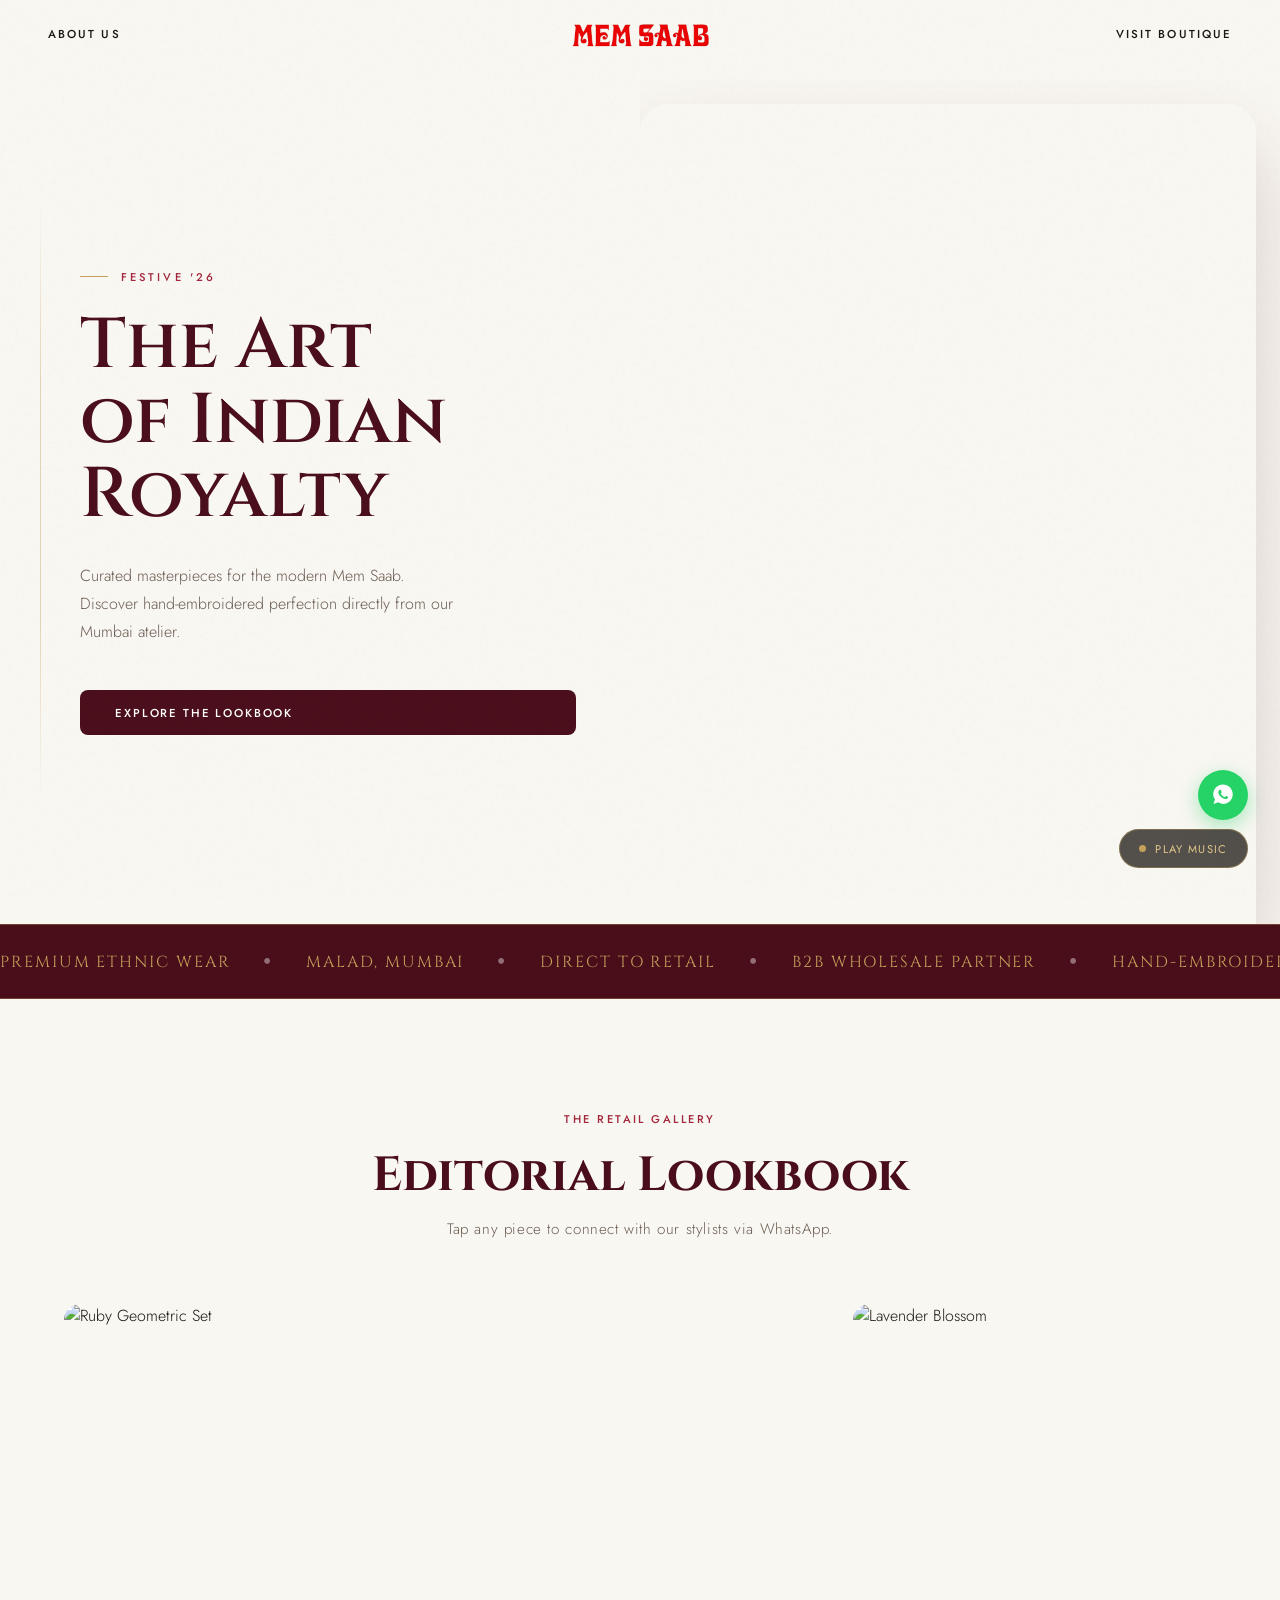
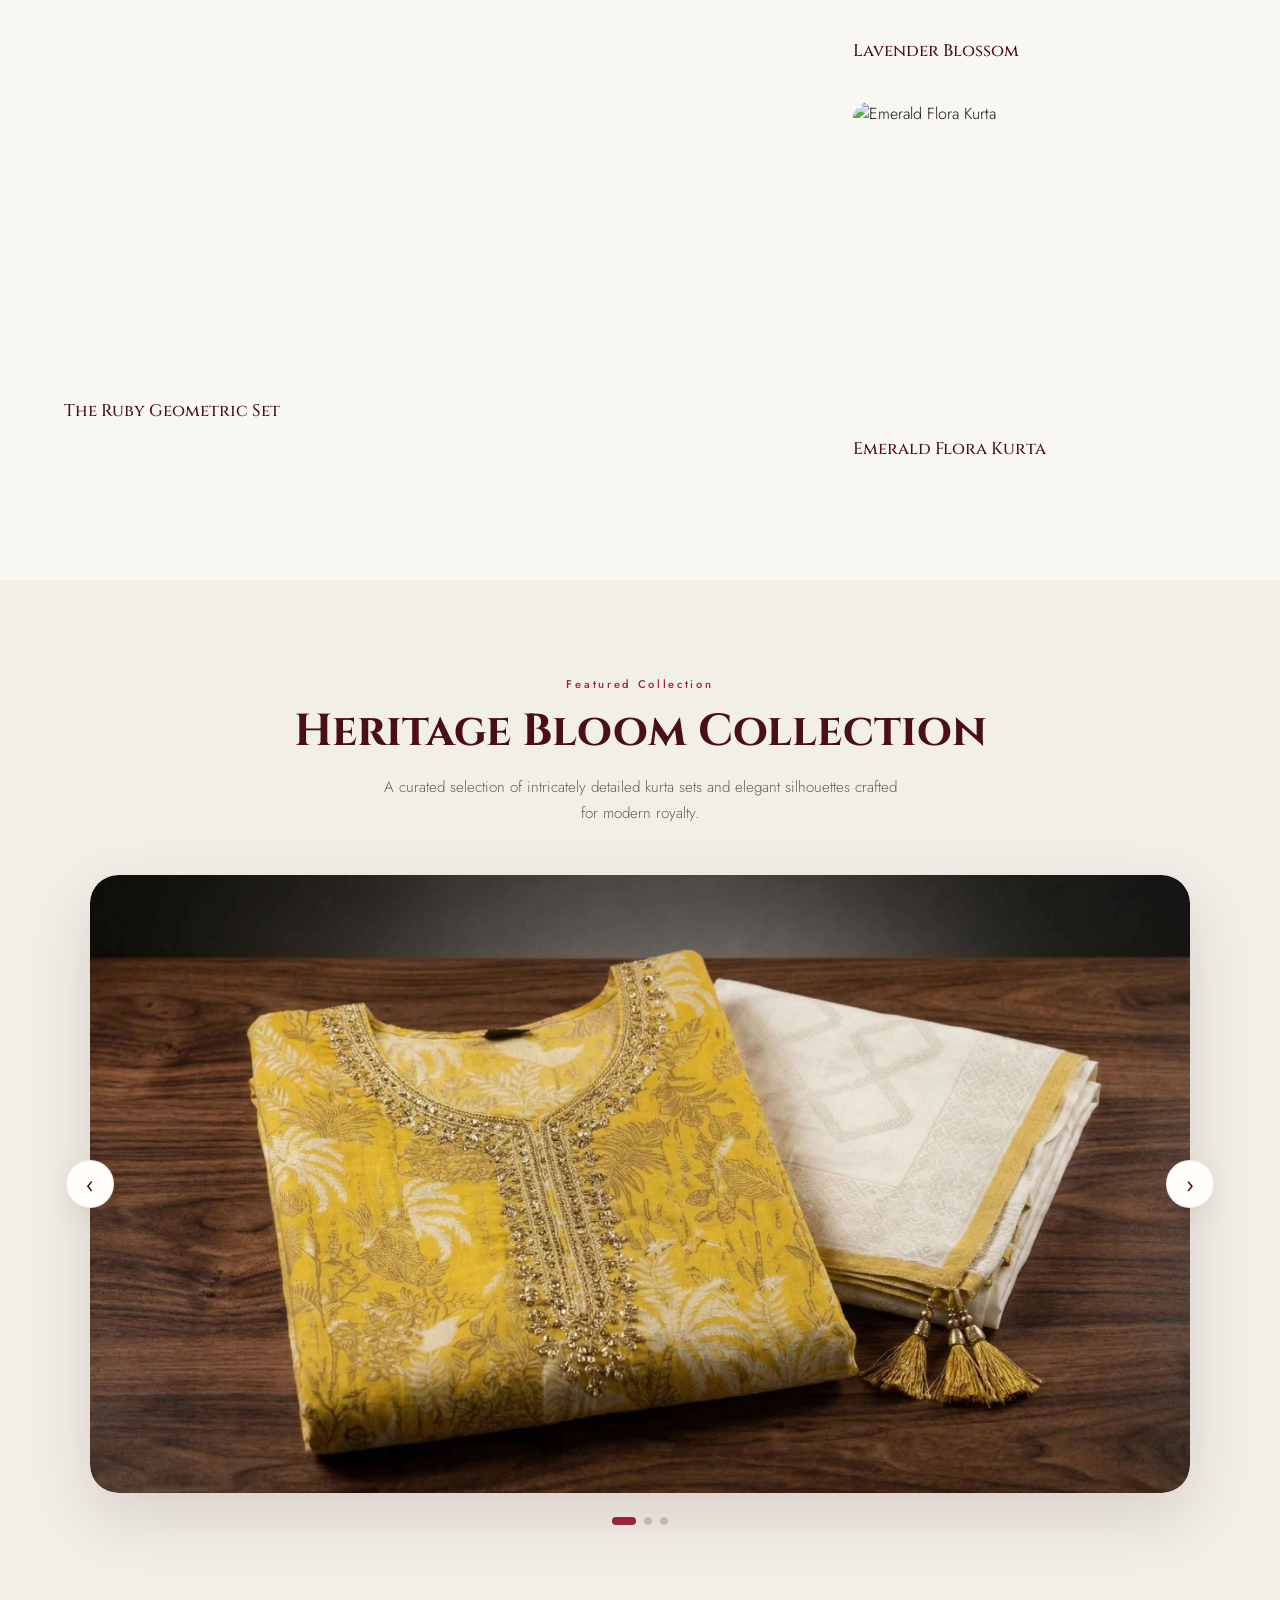
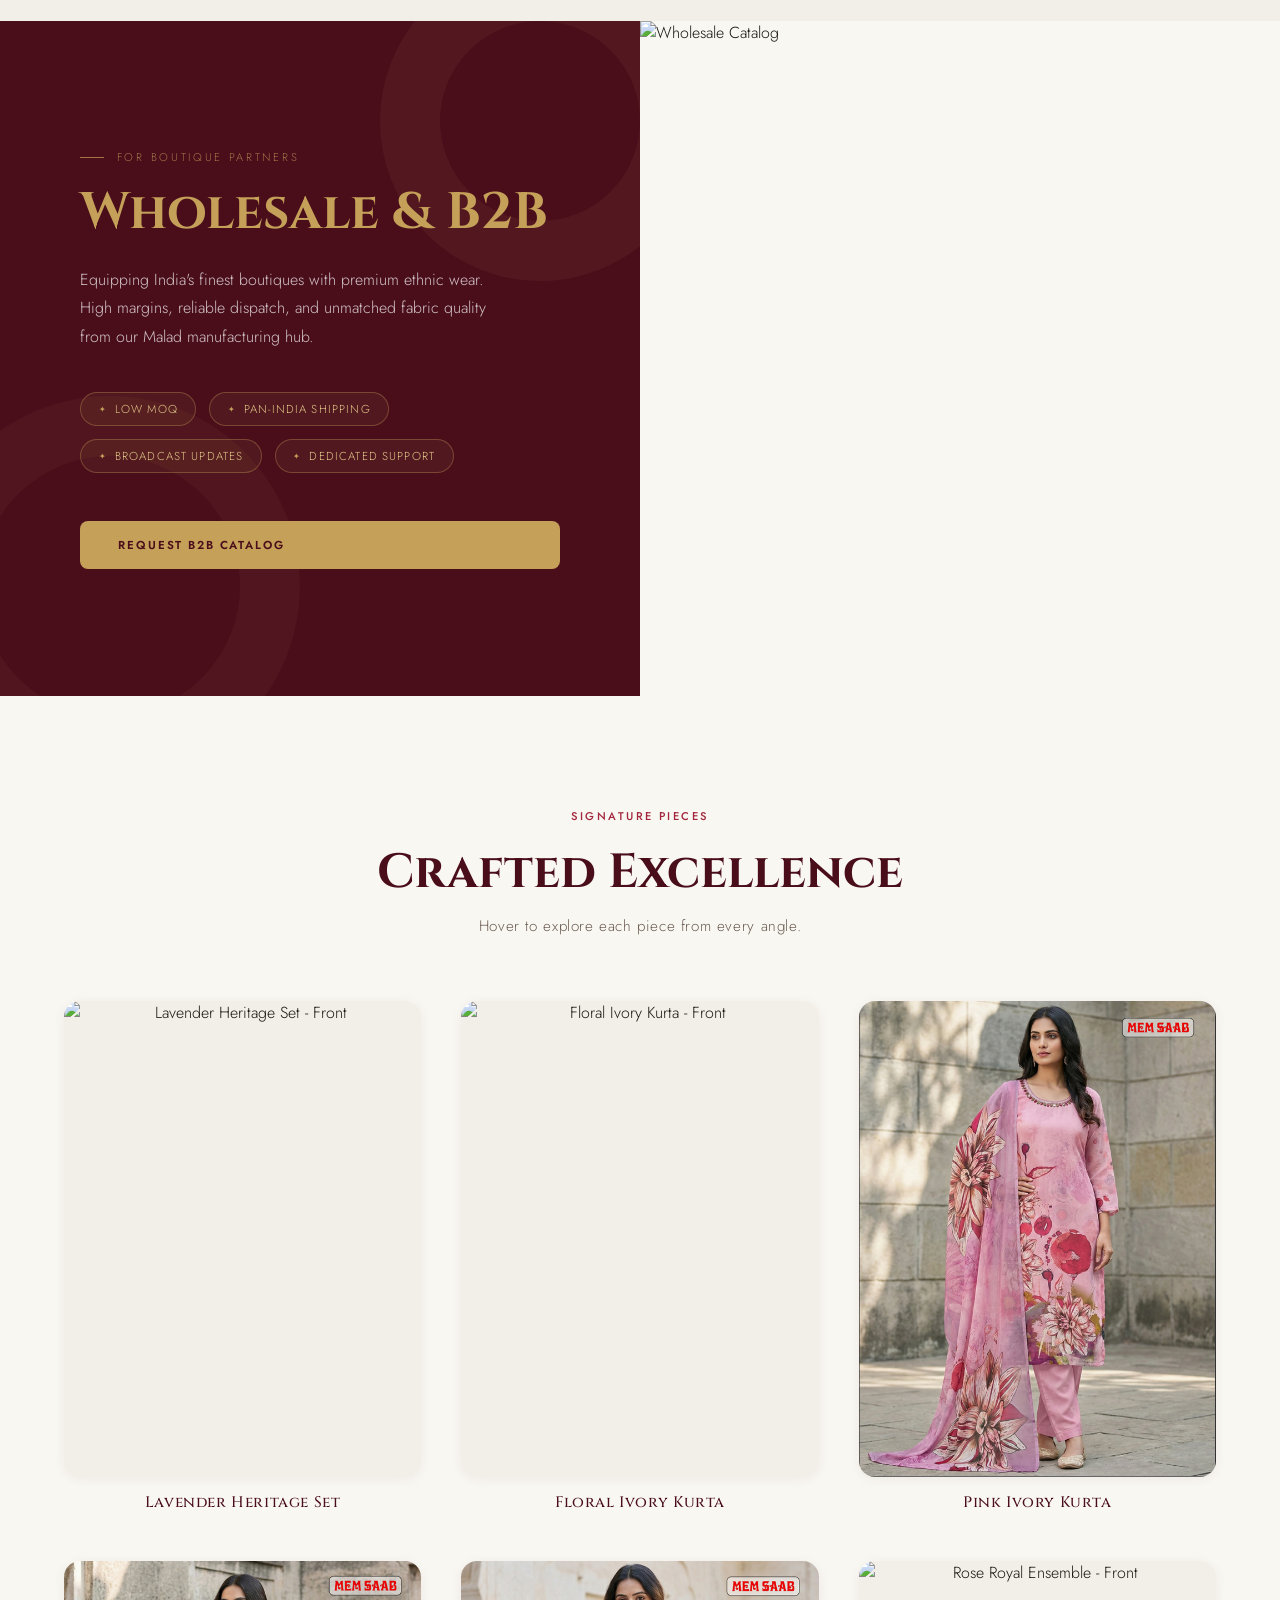
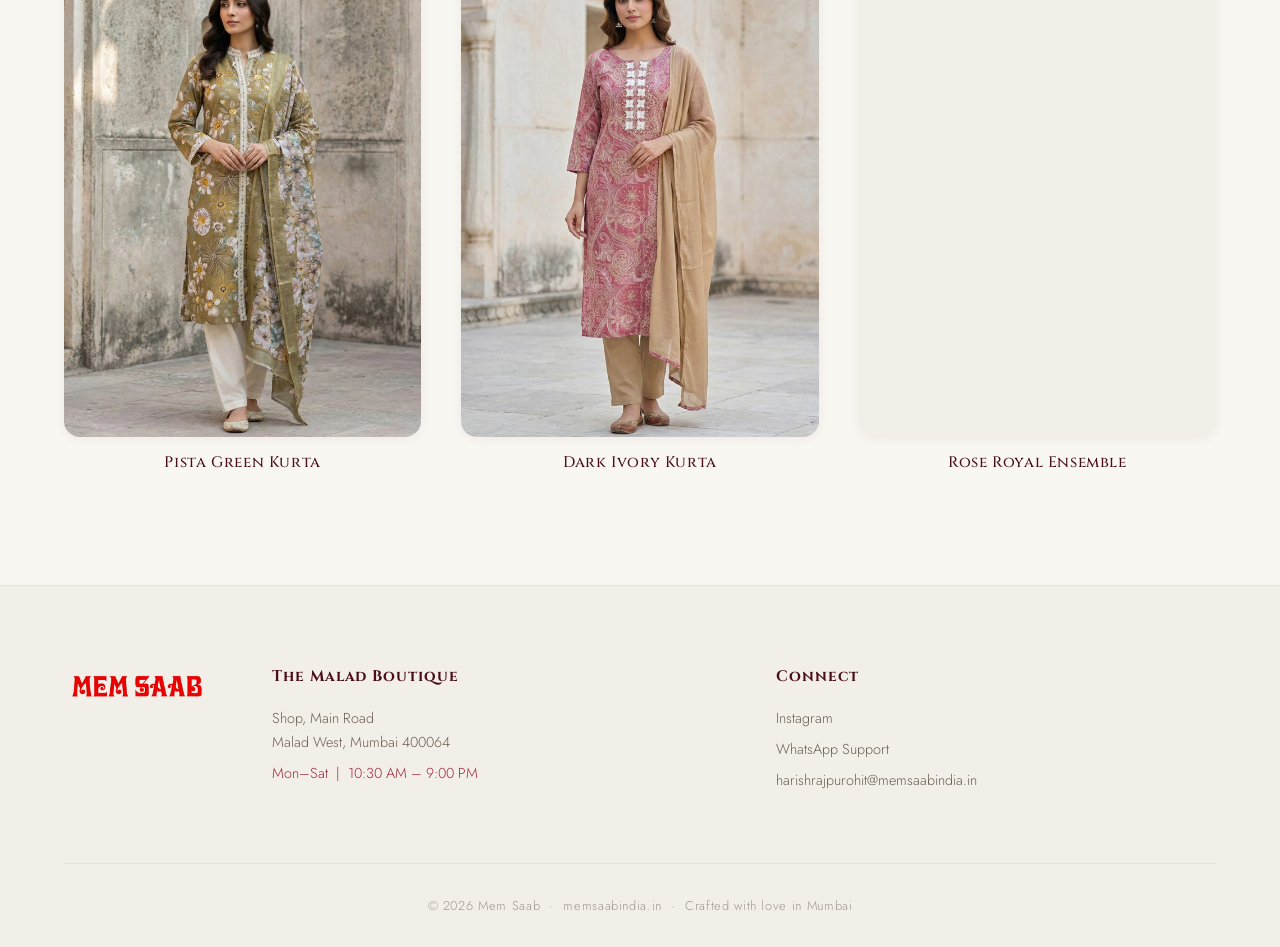
==== commit cc99e4f8: "Add Open Graph meta tags to index.html Added Open Graph meta tags for better social sharing." ====
--- a/index.html
+++ b/index.html
@@ -5,6 +5,13 @@
   <meta name="viewport" content="width=device-width, initial-scale=1.0">
   <title>MEM SAAB | Premium Ethnic Wear | Malad, Mumbai</title>
   <meta name="description" content="MEM SAAB — Curated premium ethnic wear from our Malad, Mumbai atelier. Hand-embroidered festive collections & B2B wholesale for boutiques across India.">
+<meta property="og:title" content="MEM SAAB | Premium Ethnic Wear | Mumbai">
+<meta property="og:description" content="Hand-embroidered festive ethnic wear from our Malad, Mumbai atelier. B2B wholesale available.">
+<meta property="og:image" content="https://www.memsaabindia.in/memsaab-ethnic-logo.png">
+<meta property="og:url" content="https://www.memsaabindia.in">
+
+<!-- Google will understand your business -->
+<meta name="keywords" content="ethnic wear Mumbai, kurta sets, festive wear, wholesale ethnic wear, Malad boutique, MEM SAAB">
   <link rel="stylesheet" href="styles.css">
   <link rel="preconnect" href="https://fonts.googleapis.com">
   <link rel="preconnect" href="https://fonts.gstatic.com" crossorigin>
--- a/styles.css
+++ b/styles.css
@@ -1,765 +1,1204 @@
-/* --- 1. Luxury Design Tokens --- */
+/* ============================================================
+   MEM SAAB — Luxury Ethnic Wear | Premium UI Refresh
+   ============================================================ */
+
+/* --- Google Fonts --- */
+@import url('https://fonts.googleapis.com/css2?family=Cinzel:wght@400;500;600;700&family=Cormorant+Garamond:ital,wght@0,300;0,400;0,500;1,300;1,400&family=Jost:wght@200;300;400;500&display=swap');
+
+/* --- 1. Design Tokens --- */
 :root {
-    --clr-bg-paper: #F8F6F0; 
-    --clr-maroon-dark: #4A0E1B; 
-    --clr-maroon-bright: #8B1E34;
-    --clr-gold: #C5A059;
-    --clr-text-main: #1C1C1C;
-    --clr-white: #FFFFFF;
-    
-    --font-display: 'Cinzel', serif; 
-    --font-sans: 'Jost', sans-serif; 
-    
-    --ease-slow: cubic-bezier(0.16, 1, 0.3, 1);
-}
-
-* {
-    margin: 0;
-    padding: 0;
-    box-sizing: border-box;
+  --clr-bg:          #F9F7F2;
+  --clr-bg-alt:      #F2EFE8;
+  --clr-maroon:      #4A0E1B;
+  --clr-maroon-mid:  #7A1828;
+  --clr-maroon-lite: #A3273C;
+  --clr-gold:        #C5A059;
+  --clr-gold-lite:   #E2C98A;
+  --clr-ink:         #1A1612;
+  --clr-muted:       #6B5D52;
+  --clr-white:       #FFFEFB;
+  --clr-border:      rgba(197,160,89,.18);
+
+  --font-display:    'Cinzel', serif;
+  --font-serif:      'Cormorant Garamond', serif;
+  --font-sans:       'Jost', sans-serif;
+
+  --radius-sm:  8px;
+  --radius-md:  16px;
+  --radius-lg:  28px;
+  --radius-xl:  48px;
+
+  --ease-expo:  cubic-bezier(0.16, 1, 0.3, 1);
+  --ease-back:  cubic-bezier(0.34, 1.56, 0.64, 1);
+
+  --shadow-sm:  0 2px 12px rgba(74,14,27,.06);
+  --shadow-md:  0 8px 32px rgba(74,14,27,.10);
+  --shadow-lg:  0 24px 64px rgba(74,14,27,.14);
+  --shadow-xl:  0 40px 80px rgba(74,14,27,.18);
+}
+
+/* --- 2. Reset & Base --- */
+*, *::before, *::after { margin: 0; padding: 0; box-sizing: border-box; }
+
+html {
+  scroll-behavior: smooth;
+  font-size: 16px;
 }
 
 body {
-    background-color: var(--clr-bg-paper);
-    color: var(--clr-text-main);
-    font-family: var(--font-sans);
-    overflow-x: hidden;
-}
-
-/* --- 2. Animations --- */
-@keyframes fadeUp {
-    from { opacity: 0; transform: translateY(30px); }
-    to { opacity: 1; transform: translateY(0); }
-}
-
-@keyframes fadeIn {
-    from { opacity: 0; }
-    to { opacity: 1; }
-}
-
-.animate-fade-up {
-    animation: fadeUp 1.2s var(--ease-slow) forwards;
-}
-
-.animate-fade-in {
-    animation: fadeIn 1.5s ease forwards;
-}
-
-/* --- 3. Minimalist Header --- */
+  background: var(--clr-bg);
+  color: var(--clr-ink);
+  font-family: var(--font-sans);
+  font-weight: 300;
+  overflow-x: hidden;
+  -webkit-font-smoothing: antialiased;
+}
+
+img, video { display: block; max-width: 100%; }
+a { text-decoration: none; color: inherit; }
+button { border: none; background: none; cursor: pointer; font-family: inherit; }
+
+/* Decorative grain overlay */
+body::after {
+  content: '';
+  position: fixed;
+  inset: 0;
+  background-image: url("data:image/svg+xml,%3Csvg viewBox='0 0 256 256' xmlns='http://www.w3.org/2000/svg'%3E%3Cfilter id='noise'%3E%3CfeTurbulence type='fractalNoise' baseFrequency='0.85' numOctaves='4' stitchTiles='stitch'/%3E%3C/filter%3E%3Crect width='100%25' height='100%25' filter='url(%23noise)' opacity='0.035'/%3E%3C/svg%3E");
+  pointer-events: none;
+  z-index: 9999;
+  opacity: .5;
+}
+
+/* --- 3. Animations --- */
+@keyframes fadeUp   { from { opacity:0; transform:translateY(40px); } to { opacity:1; transform:translateY(0); } }
+@keyframes fadeIn   { from { opacity:0; } to { opacity:1; } }
+@keyframes shimmer  { 0%,100% { background-position: 0% 50%; } 50% { background-position: 100% 50%; } }
+@keyframes marquee  { from { transform:translateX(0); } to { transform:translateX(-50%); } }
+@keyframes pulseRing { 0%,100% { transform: scale(1); opacity:.6; } 50% { transform: scale(1.08); opacity:1; } }
+@keyframes float    { 0%,100% { transform:translateY(0); } 50% { transform:translateY(-10px); } }
+
+.animate-fade-up  { animation: fadeUp 1.2s var(--ease-expo) both; }
+.animate-fade-in  { animation: fadeIn 1.5s ease both; }
+
+/* Stagger helpers */
+.delay-1 { animation-delay: .15s; }
+.delay-2 { animation-delay: .30s; }
+.delay-3 { animation-delay: .50s; }
+
+/* --- 4. Scroll Reveal (JS applies) --- */
+.reveal {
+  opacity: 0;
+  transform: translateY(48px);
+  transition: opacity .9s var(--ease-expo), transform .9s var(--ease-expo);
+}
+.reveal.visible {
+  opacity: 1;
+  transform: translateY(0);
+}
+
+/* --- 5. Header --- */
 .luxury-header {
-    display: flex;
-    justify-content: space-between;
-    align-items: center;
-    padding: 1.5rem 4rem;
-    position: fixed; /* Changed to fixed so it stays on screen during scroll */
-    top: 0;
-    width: 100%;
-    z-index: 100;
-    transition: all 0.4s ease;
+  position: fixed;
+  top: 0; left: 0; right: 0;
+  z-index: 500;
+  display: flex;
+  align-items: center;
+  justify-content: space-between;
+  padding: 1.6rem 3rem;
+  transition: padding .5s var(--ease-expo), background .5s ease, box-shadow .5s ease;
 }
 
 .luxury-header.scrolled {
-    background: rgba(248, 246, 240, 0.95);
-    backdrop-filter: blur(10px);
-    box-shadow: 0 4px 20px rgba(0,0,0,0.05);
-    padding: 1rem 4rem;
-}
-
-.luxury-header a {
-    text-transform: uppercase;
-    font-size: 0.8rem;
-    letter-spacing: 0.15em;
-    text-decoration: none;
-    color: var(--clr-text-main);
-}
-
-.brand-logo {
-    height: 45px;
-}
-
-/* --- 4. Dramatic Hero --- */
+  background: rgba(249,247,242,.94);
+  backdrop-filter: blur(20px) saturate(1.4);
+  -webkit-backdrop-filter: blur(20px) saturate(1.4);
+  padding: 1rem 3rem;
+  box-shadow: 0 1px 0 var(--clr-border), var(--shadow-sm);
+}
+
+.nav-left, .nav-right {
+  display: flex;
+  gap: 2rem;
+  align-items: center;
+}
+
+.nav-left a, .nav-right a {
+  font-family: var(--font-sans);
+  font-size: .72rem;
+  font-weight: 500;
+  letter-spacing: .18em;
+  text-transform: uppercase;
+  color: var(--clr-ink);
+  position: relative;
+  padding-bottom: 2px;
+  transition: color .3s;
+}
+
+.nav-left a::after, .nav-right a::after {
+  content: '';
+  position: absolute;
+  bottom: 0; left: 0;
+  width: 0; height: 1px;
+  background: var(--clr-gold);
+  transition: width .35s var(--ease-expo);
+}
+
+.nav-left a:hover, .nav-right a:hover { color: var(--clr-maroon); }
+.nav-left a:hover::after, .nav-right a:hover::after { width: 100%; }
+
+.brand-center { position: absolute; left: 50%; transform: translateX(-50%); }
+.brand-logo { height: 42px; width: auto; }
+
+/* Hamburger (mobile) */
+.hamburger {
+  display: none;
+  flex-direction: column;
+  gap: 5px;
+  width: 28px;
+  cursor: pointer;
+  padding: 4px;
+}
+.hamburger span {
+  display: block;
+  height: 1.5px;
+  background: var(--clr-ink);
+  border-radius: 2px;
+  transition: all .4s var(--ease-expo);
+}
+.hamburger.open span:nth-child(1) { transform: rotate(45deg) translate(4.5px, 4.5px); }
+.hamburger.open span:nth-child(2) { opacity: 0; transform: scaleX(0); }
+.hamburger.open span:nth-child(3) { transform: rotate(-45deg) translate(4.5px, -4.5px); }
+
+/* Mobile nav drawer */
+.mobile-nav {
+  display: none;
+  position: fixed;
+  top: 0; right: 0;
+  width: min(340px, 88vw);
+  height: 100dvh;
+  background: var(--clr-maroon);
+  z-index: 490;
+  flex-direction: column;
+  padding: 8rem 3rem 3rem;
+  gap: 2rem;
+  transform: translateX(100%);
+  transition: transform .5s var(--ease-expo);
+}
+.mobile-nav.open { transform: translateX(0); }
+.mobile-nav a {
+  font-family: var(--font-display);
+  font-size: 1.4rem;
+  color: var(--clr-gold);
+  letter-spacing: .06em;
+  border-bottom: 1px solid rgba(197,160,89,.2);
+  padding-bottom: 1rem;
+  transition: color .3s, padding-left .3s;
+}
+.mobile-nav a:hover { color: var(--clr-white); padding-left: .5rem; }
+.mobile-nav-overlay {
+  display: none;
+  position: fixed;
+  inset: 0;
+  background: rgba(0,0,0,.45);
+  z-index: 480;
+  opacity: 0;
+  transition: opacity .4s;
+}
+.mobile-nav-overlay.open { opacity: 1; }
+
+/* --- 6. Hero --- */
 .hero-editorial {
-    display: flex;
-    min-height: 100vh;
-    padding-top: 80px; 
+  display: grid;
+  grid-template-columns: 1fr 1fr;
+  min-height: 100dvh;
+  padding-top: 80px;
 }
 
 .hero-text-side {
-    flex: 1;
-    display: flex;
-    flex-direction: column;
-    justify-content: center;
-    padding: 4rem 6rem;
+  display: flex;
+  flex-direction: column;
+  justify-content: center;
+  padding: 4rem 4rem 4rem 5rem;
+  position: relative;
+}
+
+/* decorative vertical rule */
+.hero-text-side::before {
+  content: '';
+  position: absolute;
+  left: 2.5rem;
+  top: 15%;
+  bottom: 15%;
+  width: 1px;
+  background: linear-gradient(to bottom, transparent, var(--clr-gold) 30%, var(--clr-gold) 70%, transparent);
+  opacity: .4;
 }
 
 .season-tag {
-    font-size: 0.85rem;
-    letter-spacing: 0.2em;
-    color: var(--clr-maroon-bright);
-    margin-bottom: 2rem;
+  font-size: .7rem;
+  letter-spacing: .28em;
+  text-transform: uppercase;
+  color: var(--clr-maroon-lite);
+  font-weight: 500;
+  margin-bottom: 1.5rem;
+  display: flex;
+  align-items: center;
+  gap: .8rem;
+}
+.season-tag::before {
+  content: '';
+  display: inline-block;
+  width: 28px;
+  height: 1px;
+  background: var(--clr-gold);
 }
 
 .hero-title {
-    font-family: var(--font-display);
-    font-size: clamp(3rem, 6vw, 5.5rem);
-    line-height: 1.05;
-    margin-bottom: 2rem;
-    color: var(--clr-maroon-dark);
+  font-family: var(--font-display);
+  font-size: clamp(2.6rem, 5.5vw, 5.2rem);
+  line-height: 1.06;
+  color: var(--clr-maroon);
+  margin-bottom: 1.8rem;
+  font-weight: 600;
+}
+
+.hero-title em {
+  font-style: italic;
+  font-family: var(--font-serif);
+  font-weight: 300;
+  color: var(--clr-gold);
 }
 
 .hero-desc {
-    font-size: 1.1rem;
-    max-width: 400px;
-    margin-bottom: 3rem;
-    color: #444;
+  font-size: 1rem;
+  line-height: 1.75;
+  color: var(--clr-muted);
+  max-width: 380px;
+  margin-bottom: 2.8rem;
+  font-weight: 300;
+}
+
+.hero-cta-group {
+  display: flex;
+  gap: 1rem;
+  flex-wrap: wrap;
+  align-items: center;
 }
 
 .hero-image-side {
-    flex: 1;
-    padding: 2rem 2rem 0 0;
+  position: relative;
+  overflow: hidden;
+  padding: 1.5rem 1.5rem 0 0;
 }
 
 .hero-portrait {
-    width: 95%;
-    height: 95vh;
-    object-fit: cover;    
-    border-radius: 18px;
-    box-shadow: 0 20px 40px rgba(0,0,0,0.1);
-}
-
-/* --- 5. Buttons --- */
+  width: 100%;
+  height: calc(100dvh - 80px);
+  object-fit: cover;
+  border-radius: var(--radius-lg) var(--radius-lg) 0 0;
+  box-shadow: var(--shadow-xl);
+}
+
+/* floating badge */
+.hero-badge {
+  position: absolute;
+  bottom: 2.5rem;
+  left: -1.5rem;
+  background: var(--clr-white);
+  border-radius: var(--radius-md);
+  padding: 1.2rem 1.6rem;
+  box-shadow: var(--shadow-lg);
+  border: 1px solid var(--clr-border);
+  display: flex;
+  align-items: center;
+  gap: 1rem;
+  animation: float 4s ease-in-out infinite;
+}
+.hero-badge-icon { font-size: 1.6rem; }
+.hero-badge-text { font-size: .75rem; line-height: 1.4; }
+.hero-badge-text strong {
+  display: block;
+  font-family: var(--font-display);
+  font-size: .8rem;
+  color: var(--clr-maroon);
+}
+
+/* --- 7. Buttons --- */
 .btn-luxury {
-    display: inline-block;
-    padding: 1rem 2.5rem;
-    background-color: var(--clr-maroon-dark);
-    color: var(--clr-white);
-    text-transform: uppercase;
-    letter-spacing: 0.1em;
-    font-size: 0.85rem;
-    text-decoration: none;
-    width: fit-content;
-    transition: all 0.4s ease;
-}
-
-.btn-luxury:hover {
-    background-color: var(--clr-maroon-bright);
-    transform: translateY(-3px);
-    box-shadow: 0 10px 20px rgba(139, 30, 52, 0.2);
-}
-
-.btn-luxury-light {
-    display: inline-block;
-    padding: 1rem 2.5rem;
-    background-color: var(--clr-gold);
-    color: var(--clr-maroon-dark);
-    text-transform: uppercase;
-    letter-spacing: 0.1em;
-    font-size: 0.85rem;
-    text-decoration: none;
-    width: fit-content;
-    transition: all 0.4s ease;
-}
-
-.btn-luxury-light:hover {
-    background-color: var(--clr-white);
-    transform: translateY(-3px);
-    box-shadow: 0 10px 20px rgba(0, 0, 0, 0.15);
-}
-
-/* --- 6. The Marquee --- */
+  display: inline-flex;
+  align-items: center;
+  gap: .6rem;
+  padding: .9rem 2.2rem;
+  background: var(--clr-maroon);
+  color: var(--clr-white);
+  font-family: var(--font-sans);
+  font-size: .72rem;
+  font-weight: 500;
+  letter-spacing: .16em;
+  text-transform: uppercase;
+  border-radius: var(--radius-sm);
+  position: relative;
+  overflow: hidden;
+  transition: transform .3s var(--ease-back), box-shadow .3s;
+}
+.btn-luxury::before {
+  content: '';
+  position: absolute;
+  inset: 0;
+  background: var(--clr-maroon-lite);
+  transform: translateX(-101%);
+  transition: transform .4s var(--ease-expo);
+  border-radius: inherit;
+}
+.btn-luxury:hover { transform: translateY(-3px); box-shadow: 0 12px 28px rgba(74,14,27,.28); }
+.btn-luxury:hover::before { transform: translateX(0); }
+.btn-luxury span { position: relative; z-index: 1; }
+
+.btn-luxury-outline {
+  display: inline-flex;
+  align-items: center;
+  gap: .6rem;
+  padding: .9rem 2.2rem;
+  background: transparent;
+  color: var(--clr-maroon);
+  font-size: .72rem;
+  font-weight: 500;
+  letter-spacing: .16em;
+  text-transform: uppercase;
+  border-radius: var(--radius-sm);
+  border: 1.5px solid var(--clr-maroon);
+  transition: all .35s var(--ease-expo);
+}
+.btn-luxury-outline:hover {
+  background: var(--clr-maroon);
+  color: var(--clr-white);
+  transform: translateY(-3px);
+  box-shadow: 0 12px 28px rgba(74,14,27,.18);
+}
+
+.btn-luxury-gold {
+  display: inline-flex;
+  align-items: center;
+  gap: .6rem;
+  padding: 1rem 2.4rem;
+  background: var(--clr-gold);
+  color: var(--clr-maroon);
+  font-size: .72rem;
+  font-weight: 600;
+  letter-spacing: .16em;
+  text-transform: uppercase;
+  border-radius: var(--radius-sm);
+  transition: all .35s var(--ease-expo);
+  position: relative;
+  overflow: hidden;
+}
+.btn-luxury-gold::before {
+  content: '';
+  position: absolute;
+  inset: 0;
+  background: var(--clr-gold-lite);
+  transform: translateX(-101%);
+  transition: transform .4s var(--ease-expo);
+}
+.btn-luxury-gold:hover { transform: translateY(-3px); box-shadow: 0 12px 28px rgba(197,160,89,.35); }
+.btn-luxury-gold:hover::before { transform: translateX(0); }
+.btn-luxury-gold span { position: relative; z-index: 1; }
+
+/* --- 8. Marquee --- */
 .marquee-container {
-    background-color: var(--clr-maroon-dark);
-    color: var(--clr-gold);
-    padding: 1rem 0;
-    overflow: hidden;
-    white-space: nowrap;
-    border-top: 1px solid var(--clr-gold);
-    border-bottom: 1px solid var(--clr-gold);
-}
-
+  background: var(--clr-maroon);
+  padding: 1rem 0;
+  overflow: hidden;
+  white-space: nowrap;
+  border-top: 1px solid rgba(197,160,89,.35);
+  border-bottom: 1px solid rgba(197,160,89,.35);
+}
 .marquee-track {
-    display: inline-block;
-    animation: scroll 20s linear infinite;
-    font-family: var(--font-display);
-    font-size: 1.2rem;
-    letter-spacing: 0.1em;
-}
-
-.marquee-track .dot {
-    margin: 0 2rem;
-    color: var(--clr-white);
-}
-
-@keyframes scroll {
-    0% { transform: translateX(0); }
-    100% { transform: translateX(-50%); }
-}
-
-/* --- 7. Asymmetrical Lookbook Grid --- */
+  display: inline-flex;
+  align-items: center;
+  gap: 0;
+  animation: marquee 22s linear infinite;
+  font-family: var(--font-display);
+  font-size: 1rem;
+  letter-spacing: .12em;
+  color: var(--clr-gold);
+}
+.marquee-track .dot { margin: 0 2rem; color: rgba(255,255,255,.4); font-size: 1.9rem; }
+
+/* --- 9. Section Headings --- */
+.section-heading {
+  text-align: center;
+  margin-bottom: 4rem;
+}
+.section-heading h2 {
+  font-family: var(--font-display);
+  font-size: clamp(1.9rem, 4vw, 3rem);
+  color: var(--clr-maroon);
+  margin-bottom: .6rem;
+}
+.section-heading p {
+  color: var(--clr-muted);
+  font-size: .95rem;
+  letter-spacing: .04em;
+}
+
+/* --- 10. Lookbook Grid --- */
 .lookbook-section {
-    padding: 8rem 4rem;
-}
-
-.section-heading {
-    text-align: center;
-    margin-bottom: 5rem;
-}
-
-.section-heading h2 {
-    font-family: var(--font-display);
-    font-size: 3rem;
-    color: var(--clr-maroon-dark);
+  padding: 7rem 4rem;
+  background: var(--clr-bg);
 }
 
 .editorial-grid {
-    display: grid;
-    grid-template-columns: repeat(3, 1fr);
-    gap: 3rem;
-    align-items: start;
+  display: grid;
+  grid-template-columns: repeat(3, 1fr);
+  grid-template-rows: auto auto;
+  gap: 2rem;
+  align-items: start;
 }
 
 .item-large {
-    grid-column: span 2;
-    grid-row: span 2;
-}
+  grid-column: span 2;
+  grid-row: span 2;
+}
+
+.grid-item { cursor: pointer; }
 
 .img-overflow {
-    overflow: hidden;
-    margin-bottom: 1.5rem;
-}
+  overflow: hidden;
+  border-radius: var(--radius-md);
+  position: relative;
+}
+
+.img-overflow::after {
+  content: '';
+  position: absolute;
+  inset: 0;
+  background: linear-gradient(to top, rgba(74,14,27,.5) 0%, transparent 50%);
+  opacity: 0;
+  transition: opacity .5s;
+}
+.grid-item:hover .img-overflow::after { opacity: 1; }
 
 .img-overflow img {
-    width: 100%;
-    height: auto;
-    object-fit: cover;
-    transition: transform 1.2s var(--ease-slow);
-}
-
-.grid-item:hover .img-overflow img {
-    transform: scale(1.05); 
-}
-
+  width: 100%;
+  height: auto;
+  object-fit: cover;
+  transition: transform 1.4s var(--ease-expo);
+  display: block;
+}
+.grid-item:hover .img-overflow img { transform: scale(1.06); }
+
+.item-large .img-overflow img { height: 680px; }
+.grid-item:not(.item-large) .img-overflow img { height: 320px; }
+
+figcaption {
+  padding: 1rem 0 .5rem;
+  display: flex;
+  align-items: center;
+  justify-content: space-between;
+}
 figcaption h3 {
-    font-family: var(--font-display);
-    font-size: 1.4rem;
-    margin-bottom: 0.5rem;
-}
-
-/* --- 8. Wholesale B2B Section --- */
+  font-family: var(--font-display);
+  font-size: 1.05rem;
+  color: var(--clr-maroon);
+  font-weight: 500;
+}
+figcaption .wa-link {
+  font-size: .7rem;
+  letter-spacing: .12em;
+  text-transform: uppercase;
+  color: var(--clr-gold);
+  border-bottom: 1px solid var(--clr-gold);
+  padding-bottom: 1px;
+  white-space: nowrap;
+  opacity: 0;
+  transform: translateX(8px);
+  transition: opacity .4s, transform .4s;
+}
+.grid-item:hover figcaption .wa-link { opacity: 1; transform: translateX(0); }
+
+/* --- 11. Collection Slider --- */
+.collection-section {
+  padding: 6rem 3rem;
+  background: var(--clr-bg-alt);
+  text-align: center;
+}
+
+.collection-tag {
+  font-size: .7rem;
+  letter-spacing: .24em;
+  color: var(--clr-maroon-lite);
+  font-weight: 500;
+  margin-bottom: .6rem;
+}
+
+.collection-title {
+  font-family: var(--font-display);
+  font-size: clamp(1.8rem, 4vw, 2.8rem);
+  color: var(--clr-maroon);
+  margin-bottom: .8rem;
+}
+
+.collection-desc {
+  max-width: 520px;
+  margin: 0 auto 3rem;
+  color: var(--clr-muted);
+  font-size: .95rem;
+  line-height: 1.7;
+}
+
+.collection-container { max-width: 1100px; margin: auto; }
+
+.slider {
+  position: relative;
+  display: flex;
+  align-items: center;
+  justify-content: center;
+}
+
+.slider-window {
+  overflow: hidden;
+  width: 100%;
+  border-radius: var(--radius-lg);
+  box-shadow: var(--shadow-lg);
+}
+
+.slider-track {
+  display: flex;
+  transition: transform .7s var(--ease-expo);
+}
+
+.slide { min-width: 100%; padding: 0; }
+.slide img {
+  width: 100%;
+  aspect-ratio: 16/9;
+  object-fit: cover;
+  border-radius: var(--radius-lg);
+  display: block;
+}
+
+.slider-btn {
+  position: absolute;
+  top: 50%;
+  transform: translateY(-50%);
+  width: 48px;
+  height: 48px;
+  border-radius: 50%;
+  background: var(--clr-white);
+  border: 1px solid var(--clr-border);
+  font-size: 1.4rem;
+  color: var(--clr-maroon);
+  box-shadow: var(--shadow-md);
+  transition: all .3s var(--ease-back);
+  display: flex;
+  align-items: center;
+  justify-content: center;
+  z-index: 10;
+}
+.slider-btn:hover {
+  background: var(--clr-maroon);
+  color: var(--clr-white);
+  transform: translateY(-50%) scale(1.08);
+  box-shadow: var(--shadow-lg);
+}
+.slider-btn.prev { left: -24px; }
+.slider-btn.next { right: -24px; }
+
+.slider-dots { margin-top: 1.5rem; display: flex; justify-content: center; gap: .5rem; }
+.slider-dots .dot {
+  width: 8px; height: 8px;
+  background: rgba(74,14,27,.2);
+  border-radius: 50%;
+  cursor: pointer;
+  transition: all .3s;
+}
+.slider-dots .dot.active {
+  background: var(--clr-maroon-lite);
+  width: 24px;
+  border-radius: 4px;
+}
+
+/* --- 12. Wholesale --- */
 .wholesale-editorial {
-    display: flex;
-    background-color: var(--clr-maroon-dark);
-    color: var(--clr-white);
+  display: grid;
+  grid-template-columns: 1fr 1fr;
+  min-height: 75vh;
 }
 
 .wholesale-content {
-    flex: 1;
-    padding: 8rem 6rem;
-    display: flex;
-    flex-direction: column;
-    justify-content: center;
-}
+  background: var(--clr-maroon);
+  padding: 7rem 5rem;
+  display: flex;
+  flex-direction: column;
+  justify-content: center;
+  position: relative;
+  overflow: hidden;
+}
+
+/* decorative pattern */
+.wholesale-content::before {
+  content: '';
+  position: absolute;
+  top: -60px; right: -60px;
+  width: 320px; height: 320px;
+  border-radius: 50%;
+  border: 60px solid rgba(197,160,89,.07);
+  pointer-events: none;
+}
+.wholesale-content::after {
+  content: '';
+  position: absolute;
+  bottom: -80px; left: -80px;
+  width: 380px; height: 380px;
+  border-radius: 50%;
+  border: 60px solid rgba(197,160,89,.05);
+  pointer-events: none;
+}
+
+.wholesale-tag {
+  font-size: .7rem;
+  letter-spacing: .24em;
+  color: var(--clr-gold);
+  opacity: .7;
+  text-transform: uppercase;
+  margin-bottom: 1.2rem;
+  display: flex;
+  align-items: center;
+  gap: .8rem;
+}
+.wholesale-tag::before { content: ''; display: inline-block; width: 24px; height: 1px; background: var(--clr-gold); }
 
 .wholesale-content h2 {
-    font-family: var(--font-display);
-    font-size: 3.5rem;
-    color: var(--clr-gold);
-    margin-bottom: 1.5rem;
+  font-family: var(--font-display);
+  font-size: clamp(2rem, 4vw, 3.2rem);
+  color: var(--clr-gold);
+  margin-bottom: 1.4rem;
+  line-height: 1.15;
 }
 
 .wholesale-content p {
-    font-size: 1.1rem;
-    line-height: 1.8;
-    margin-bottom: 2rem;
-    color: #E0E0E0;
+  font-size: 1rem;
+  line-height: 1.8;
+  color: rgba(255,255,255,.75);
+  margin-bottom: 2.5rem;
+  max-width: 440px;
 }
 
 .wholesale-perks {
-    display: flex;
-    gap: 2rem;
-    margin-bottom: 3rem;
-    font-family: var(--font-display);
-    color: var(--clr-gold);
-}
-
-.wholesale-image {
-    flex: 1;
-}
-
+  display: flex;
+  flex-wrap: wrap;
+  gap: .8rem;
+  margin-bottom: 3rem;
+}
+
+.perk-chip {
+  display: inline-flex;
+  align-items: center;
+  gap: .5rem;
+  padding: .5rem 1.1rem;
+  border: 1px solid rgba(197,160,89,.35);
+  border-radius: 100px;
+  font-size: .72rem;
+  letter-spacing: .1em;
+  text-transform: uppercase;
+  color: var(--clr-gold-lite);
+  background: rgba(197,160,89,.07);
+}
+.perk-chip::before { content: '✦'; font-size: .5rem; color: var(--clr-gold); }
+
+.wholesale-image { overflow: hidden; }
 .wholesale-image img {
-    width: 100%;
-    height: 100%;
-    object-fit: cover;
-}
-
-/* --- 9. Footer --- */
+  width: 100%;
+  height: 100%;
+  object-fit: cover;
+  transition: transform 6s ease;
+}
+.wholesale-image:hover img { transform: scale(1.04); }
+
+/* --- 13. Product Hover Section --- */
+.product-hover-section {
+  padding: 7rem 4rem;
+  background: var(--clr-bg);
+}
+
+.product-grid {
+  display: grid;
+  grid-template-columns: repeat(3, 1fr);
+  gap: 3rem 2.5rem;
+  max-width: 1200px;
+  margin: 0 auto;
+}
+
+.product-card { text-align: center; }
+
+.product-image {
+  position: relative;
+  overflow: hidden;
+  border-radius: var(--radius-md);
+  background: var(--clr-bg-alt);
+  box-shadow: var(--shadow-sm);
+  transition: box-shadow .4s;
+}
+.product-card:hover .product-image { box-shadow: var(--shadow-lg); }
+
+.product-image img {
+  width: 100%;
+  height: auto;
+  aspect-ratio: 3/4;
+  object-fit: cover;
+  display: block;
+  transition: opacity .7s ease, transform 1.2s var(--ease-expo);
+}
+
+.back-img { position: absolute; inset: 0; opacity: 0; }
+.product-card:hover .back-img  { opacity: 1; }
+.product-card:hover .front-img { opacity: 0; }
+.product-card:hover .product-image img { transform: scale(1.04); }
+
+/* overlay on hover */
+.product-image::after {
+  content: 'Enquire →';
+  position: absolute;
+  bottom: 1rem;
+  left: 50%;
+  transform: translateX(-50%) translateY(10px);
+  background: var(--clr-maroon);
+  color: var(--clr-white);
+  font-size: .65rem;
+  letter-spacing: .14em;
+  text-transform: uppercase;
+  padding: .55rem 1.2rem;
+  border-radius: 100px;
+  white-space: nowrap;
+  opacity: 0;
+  transition: all .4s var(--ease-expo);
+  pointer-events: none;
+}
+.product-card:hover .product-image::after {
+  opacity: 1;
+  transform: translateX(-50%) translateY(0);
+}
+
+.product-card h3 {
+  margin-top: .9rem;
+  font-family: var(--font-display);
+  font-size: .95rem;
+  color: var(--clr-maroon);
+  font-weight: 500;
+  letter-spacing: .04em;
+}
+
+/* --- 14. About Page --- */
+.about-hero {
+  position: relative;
+  height: 100dvh;
+  display: flex;
+  align-items: center;
+  justify-content: center;
+  text-align: center;
+  overflow: hidden;
+}
+
+.about-video {
+  position: absolute;
+  inset: 0;
+  width: 100%; height: 100%;
+  object-fit: cover;
+  z-index: -2;
+}
+
+.about-overlay {
+  position: absolute;
+  inset: 0;
+  background: linear-gradient(to bottom, rgba(26,22,18,.3) 0%, rgba(74,14,27,.55) 100%);
+  z-index: -1;
+}
+
+.about-hero-content {
+  color: var(--clr-white);
+  max-width: 760px;
+  padding: 0 2rem;
+}
+
+.about-hero-content h1 {
+  font-family: var(--font-display);
+  font-size: clamp(2.8rem, 6vw, 5rem);
+  margin-bottom: 1.5rem;
+  letter-spacing: .03em;
+}
+
+.about-hero-content .hero-subtitle {
+  font-family: var(--font-serif);
+  font-size: clamp(1rem, 2vw, 1.25rem);
+  font-style: italic;
+  color: var(--clr-gold-lite);
+  margin-bottom: 1.5rem;
+  line-height: 1.65;
+}
+
+.about-hero-content p {
+  font-size: 1rem;
+  line-height: 1.75;
+  color: rgba(255,255,255,.78);
+  margin-bottom: .8rem;
+}
+
+/* About Story */
+.about-story {
+  padding: 7rem 4rem;
+  background: var(--clr-bg);
+}
+
+.about-container {
+  display: grid;
+  grid-template-columns: 1fr 1fr;
+  gap: 6rem;
+  align-items: center;
+  max-width: 1200px;
+  margin: 0 auto;
+}
+
+.about-text h2 {
+  font-family: var(--font-display);
+  font-size: clamp(2rem, 4vw, 3rem);
+  color: var(--clr-maroon);
+  margin-bottom: 2rem;
+}
+
+.about-text p {
+  font-size: 1.05rem;
+  line-height: 1.85;
+  color: var(--clr-muted);
+  margin-bottom: 1.4rem;
+}
+
+.about-image img {
+  width: 100%;
+  border-radius: var(--radius-lg);
+  box-shadow: var(--shadow-xl);
+  aspect-ratio: 4/5;
+  object-fit: cover;
+}
+
+/* Philosophy */
+.philosophy-section {
+  padding: 6rem 4rem;
+  background: var(--clr-bg-alt);
+}
+
+.philosophy-container {
+  max-width: 1100px;
+  margin: auto;
+  display: grid;
+  grid-template-columns: 1fr 400px;
+  gap: 5rem;
+  align-items: center;
+}
+
+.section-subtitle {
+  font-size: .7rem;
+  letter-spacing: .22em;
+  color: var(--clr-maroon-lite);
+  text-transform: uppercase;
+  font-weight: 500;
+  display: block;
+  margin-bottom: 1rem;
+}
+
+.philosophy-text h2 {
+  font-family: var(--font-display);
+  font-size: clamp(1.8rem, 3.5vw, 2.6rem);
+  color: var(--clr-maroon);
+  margin-bottom: 1.4rem;
+  line-height: 1.22;
+}
+
+.philosophy-text p {
+  font-size: 1.05rem;
+  color: var(--clr-muted);
+  line-height: 1.75;
+}
+
+.philosophy-features {
+  background: var(--clr-white);
+  padding: 2.8rem;
+  border-radius: var(--radius-lg);
+  border: 1px solid var(--clr-border);
+  box-shadow: var(--shadow-md);
+}
+
+.features-list { list-style: none; }
+.features-list li {
+  display: flex;
+  align-items: center;
+  gap: 1rem;
+  padding: 1rem 0;
+  border-bottom: 1px solid var(--clr-border);
+  font-size: 1rem;
+  color: var(--clr-ink);
+  transition: color .3s;
+}
+.features-list li:last-child { border-bottom: none; padding-bottom: 0; }
+.features-list li:first-child { padding-top: 0; }
+.features-list li::before {
+  content: '✦';
+  color: var(--clr-gold);
+  font-size: .6rem;
+  flex-shrink: 0;
+  transition: transform .3s;
+}
+.features-list li:hover { color: var(--clr-maroon); }
+.features-list li:hover::before { transform: rotate(45deg) scale(1.3); }
+
+/* Testimonials */
+.testimonials-section {
+  padding: 7rem 4rem;
+  background: var(--clr-bg);
+  text-align: center;
+}
+
+.testimonials-header { margin-bottom: 4rem; }
+.testimonials-header h2 {
+  font-family: var(--font-display);
+  font-size: clamp(2rem, 4vw, 2.8rem);
+  color: var(--clr-maroon);
+}
+
+.testimonials-grid {
+  max-width: 1100px;
+  margin: 0 auto;
+  display: grid;
+  grid-template-columns: repeat(3, 1fr);
+  gap: 2rem;
+}
+
+.testimonial-card {
+  background: var(--clr-white);
+  padding: 2.8rem 2rem;
+  border-radius: var(--radius-lg);
+  box-shadow: var(--shadow-sm);
+  border: 1px solid var(--clr-border);
+  text-align: left;
+  display: flex;
+  flex-direction: column;
+  justify-content: space-between;
+  position: relative;
+  transition: transform .4s var(--ease-back), box-shadow .4s;
+  overflow: hidden;
+}
+.testimonial-card::before {
+  content: '"';
+  position: absolute;
+  top: -.5rem;
+  right: 1.5rem;
+  font-family: var(--font-serif);
+  font-size: 8rem;
+  color: var(--clr-border);
+  line-height: 1;
+  pointer-events: none;
+}
+.testimonial-card:hover {
+  transform: translateY(-6px);
+  box-shadow: var(--shadow-lg);
+}
+.testimonial-card p {
+  font-family: var(--font-serif);
+  font-size: 1.15rem;
+  font-style: italic;
+  color: var(--clr-muted);
+  line-height: 1.7;
+  margin-bottom: 2rem;
+  position: relative;
+}
+.testimonial-card .author {
+  font-family: var(--font-display);
+  font-size: .85rem;
+  color: var(--clr-maroon);
+  letter-spacing: .08em;
+  display: flex;
+  align-items: center;
+  gap: .6rem;
+}
+.testimonial-card .author::before {
+  content: '';
+  display: inline-block;
+  width: 20px;
+  height: 1px;
+  background: var(--clr-gold);
+}
+
+/* --- 15. Footer --- */
 .boutique-footer {
-    padding: 1rem 4rem 2rem;
-    background-color: var(--clr-bg-paper);
+  background: var(--clr-bg-alt);
+  border-top: 1px solid var(--clr-border);
+  padding: 5rem 4rem 2rem;
 }
 
 .footer-columns {
-    display: flex;
-    justify-content: space-between;
-    margin-bottom: 4rem;
-}
-
-.footer-logo {
-    height: 40px;
-}
+  display: grid;
+  grid-template-columns: auto 1fr 1fr;
+  gap: 4rem;
+  margin-bottom: 4rem;
+  align-items: start;
+}
+
+.footer-logo { height: 40px; width: auto; }
 
 .col h4 {
-    font-family: var(--font-display);
-    font-size: 1.2rem;
-    margin-bottom: 1rem;
-    color: var(--clr-maroon-dark);
+  font-family: var(--font-display);
+  font-size: .95rem;
+  color: var(--clr-maroon);
+  margin-bottom: 1.2rem;
+  letter-spacing: .06em;
 }
 
 .col p, .col a {
-    display: block;
-    color: #555;
-    margin-bottom: 0.5rem;
-    text-decoration: none;
-}
-
-.hours {
-    color: var(--clr-maroon-bright) !important;
-    font-size: 0.9rem;
-}
+  display: block;
+  color: var(--clr-muted);
+  font-size: .9rem;
+  line-height: 1.7;
+  margin-bottom: .4rem;
+  transition: color .3s;
+}
+.col a:hover { color: var(--clr-maroon); }
+.hours { color: var(--clr-maroon-lite) !important; font-size: .85rem; margin-top: .4rem; }
 
 .footer-legal {
-    text-align: center;
-    border-top: 1px solid #DDD;
-    padding-top: 2rem;
-    font-size: 0.85rem;
-    color: #888;
-}
-
-/* --- 10. Collection Slider --- */
-.collection-section{
-    padding:4rem 2rem;
-    background:#F4F1EA;
-    text-align:center;
-}
-
-.collection-tag{
-    letter-spacing:3px;
-    font-size:12px;
-    color:#8B1E34;
-    margin-bottom:10px;
-}
-
-.collection-title{
-    font-family:'Cinzel',serif;
-    font-size:40px;
-    color:#3c0d17;
-    margin-bottom:10px;
-}
-
-.collection-desc{
-    max-width:600px;
-    margin:auto;
-    color:#555;
-    margin-bottom:50px;
-}
-
-.collection-container{
-    max-width:1200px;
-    margin:auto;
-}
-
-.slider{
-    position:relative;
-    display:flex;
-    align-items:center;
-    justify-content:center;
-}
-
-.slider-window{
-    overflow:hidden;
-    width:100%;
-    border-radius:20px;
-}
-
-.slider-track{
-    display:flex;
-    transition:transform 0.6s ease;
-}
-
-.slide{
-    min-width:100%;
-    padding:30px;
-}
-
-.slide img{
-    width:100%;
-    display:block;
-    border-radius:20px;
-    aspect-ratio:16/9;
-    object-fit:cover;
-}
-
-.slider-btn{
-    position:absolute;
-    top:50%;
-    transform:translateY(-50%);
-    background:var(--clr-white);
-    border:1px solid #ddd;
-    width:44px;
-    height:44px;
-    border-radius:50%;
-    font-size:22px;
-    cursor:pointer;
-    transition: all 0.3s ease;
-    box-shadow: 0 4px 10px rgba(0,0,0,0.1);
-}
-
-.slider-btn:hover {
-    background: var(--clr-maroon-dark);
-    color: var(--clr-white);
-    border-color: var(--clr-maroon-dark);
-}
-
-.slider-btn.prev{ left:-30px; }
-.slider-btn.next{ right:-30px; }
-
-.slider-dots{ margin-top:20px; }
-
-.slider-dots .dot{
-    height:10px;
-    width:10px;
-    background:#d6cfc3;
-    border-radius:50%;
-    display:inline-block;
-    margin:0 5px;
-    cursor:pointer;
-}
-
-.slider-dots .dot.active{
-    background:#8B1E34;
-}
-
-/* --- 11. Product Hover Section --- */
-.product-hover-section{
-    padding:9rem 4rem;
-    background:#F8F6F0;
-}
-
-.product-grid{
-    display:grid;
-    grid-template-columns:repeat(3,1fr);
-    gap:4rem;
-    max-width:1300px;
-    margin:auto;
-}
-
-.product-card{ text-align:center; }
-
-.product-image{
-    position:relative;
-    overflow:hidden;
-    border-radius:12px;
-}
-
-.product-image img{
-    width:100%;
-    height:auto;
-    display:block;
-    transition:opacity 0.8s ease, transform 1.2s ease;
-}
-
-.back-img{
-    position:absolute;
-    top:0;
-    left:0;
-    opacity:0;
-}
-
-.product-card:hover .back-img{ opacity:1; }
-.product-card:hover .front-img{ opacity:0; }
-.product-card:hover img{ transform:scale(1.03); }
-
-.product-card h3{
-    margin-top:1rem;
-    font-family:var(--font-display);
-    font-size:1.2rem;
-    color:var(--clr-maroon-dark);
-}
-
-/* --- 12. About Page Styles --- */
-.about-hero {
-    position: relative;
-    height: 100vh;
-    width: 100%;
-    display: flex;
-    align-items: center;
-    justify-content: center;
-    text-align: center;
-    overflow: hidden;
-}
-/* --- 14. Philosophy & Testimonials (About Page) --- */
-
-.philosophy-section{
-    padding:5rem 4rem;
-}
-
-.philosophy-container{
-    max-width:1200px;
-    margin:auto;
-
-    display:grid;
-    grid-template-columns:1fr 420px;
-    gap:4rem;
-    align-items:center;
-}
-
-.section-subtitle {
-    font-size: 0.85rem;
-    letter-spacing: 0.15em;
-    color: var(--clr-maroon-bright);
-    text-transform: uppercase;
-    font-weight: 500;
-    display: block;
-    margin-bottom: 1rem;
-}
-
-.philosophy-text {
-    flex: 1;
-}
-
-.philosophy-text h2 {
-    font-family: var(--font-display);
-    font-size: clamp(2rem, 4vw, 2.8rem);
-    color: var(--clr-maroon-dark);
-    margin-bottom: 1.5rem;
-    line-height: 1.2;
-}
-
-.philosophy-text p {
-    font-size: 1.1rem;
-    color: #444;
-    line-height: 1.6;
-}
-
-.philosophy-features{
-    background:#fff;
-    padding:2.5rem;
-    border-radius:16px;
-
-    border:1px solid rgba(197,160,89,.25);
-
-    box-shadow:0 15px 40px rgba(0,0,0,.04);
-}
-
-.features-list {
-    list-style: none;
-}
-
-.features-list li {
-    font-size: 1.1rem;
-    color: #444;
-    margin-bottom: 1.5rem;
-    display: flex;
-    align-items: center;
-    gap: 1rem;
-}
-
-.features-list li::before {
-    content: "✶";
-    color: var(--clr-maroon-bright); /* Brand colored bullets */
-    font-size: .8 rem;
-    line-height: 1;
-}
-
-.features-list li:last-child {
-    margin-bottom: 0;
-}
-
-/* Testimonials Section */
-.testimonials-section {
-    padding: 6rem 4rem 10rem;
-    background-color: #F4F1EA; /* Slightly contrasting cream background */
-    text-align: center;
-}
-
-.testimonials-header {
-    margin-bottom: 4rem;
-}
-
-.testimonials-header h2 {
-    font-family: var(--font-display);
-    font-size: clamp(2.5rem, 5vw, 3rem);
-    color: var(--clr-maroon-dark);
-}
-
-.testimonials-grid {
-    max-width: 1200px;
-    margin: 0 auto;
-    display: grid;
-    grid-template-columns: repeat(3, 1fr);
-    gap: 2rem;
-}
-
-/* Individual Testimonial Card */
-.testimonial-card {
-    background-color: var(--clr-white);
-    padding: 3rem 2rem;
-    border-radius: 12px;
-    box-shadow: 0 10px 30px rgba(0,0,0,0.03);
-    border: 1px solid rgba(197, 160, 89, 0.2);
-    text-align: left;
-    display: flex;
-    flex-direction: column;
-    justify-content: space-between;
-    transition: transform 0.4s ease, box-shadow 0.4s ease;
-}
-
-.testimonial-card:hover {
-    transform: translateY(-5px);
-    box-shadow: 0 15px 40px rgba(0,0,0,0.06);
-}
-
-.testimonial-card p {
-    font-size: 1.1rem;
-    color: #555;
-    line-height: 1.7;
-    margin-bottom: 2rem;
-}
-
-.testimonial-card .author {
-    font-family: var(--font-display);
-    font-size: 1.2rem;
-    color: var(--clr-text-main);
-    font-weight: 600;
-    margin-bottom: 0;
-}
-.music-control{
-    position: fixed;
-    bottom: 30px;
-    right: 30px;
-    z-index: 999;
-}
-
-.music-control button{
-    font-family: 'Jost', sans-serif;
-    padding: 10px 18px;
-    border: 1px solid #c8a96a;
-    background: rgba(0,0,0,0.6);
-    color: #ffefcf;
-    font-size: 14px;
-    letter-spacing: 1px;
-    cursor: pointer;
-    backdrop-filter: blur(6px);
-    transition: all 0.3s ease;
-}
-
-.music-control button:hover{
-    background: #c8a96a;
-    color: black;
-}
-
-/* Mobile Responsiveness for About Page */
-@media (max-width: 900px) {
-    .philosophy-container {
-        flex-direction: column;
-        gap: 3rem;
-    }
-    .testimonials-grid {
-        grid-template-columns: 1fr;
-    }
-    .philosophy-section, .testimonials-section {
-        padding: 4rem 2rem;
-    }
-}
-
-.about-video {
-    position: absolute;
-    top: 0; left: 0;
-    width: 100%; height: 100%;
-    object-fit: cover;
-    z-index: -2;
-}
-
-.about-overlay {
-    position: absolute;
-    top: 0; left: 0;
-    width: 100%; height: 100%;
-    background: rgba(28, 28, 28, 0.55); 
-    z-index: -1;
-}
-
-.about-hero-content {
-    color: var(--clr-white);
-    max-width: 800px;
-    padding: 0 2rem;
-    z-index: 1;
-}
-
-.about-hero-content h1 {
-    font-family: var(--font-display);
-    font-size: clamp(3rem, 5vw, 4.5rem);
-    margin-bottom: 1.5rem;
-}
-
-.about-hero-content p {
-    font-size: 1.1rem;
-    margin-bottom: 1rem;
-    line-height: 1.6;
-}
-
-.about-story {
-    padding-top: 8rem;
-    padding-right: 4rem;
-    padding-bottom: 4rem;
-    padding-left: 4rem;
-
-    background: var(--clr-bg-paper);
-}
-
-.about-container {
-    display: flex;
-    align-items: center;
-    gap: 4rem;
-    max-width: 1200px;
-    margin: 0 auto;
-}
-
-.about-text { flex: 1; }
-.about-text h2 {
-    font-family: var(--font-display);
-    font-size: 3rem;
-    color: var(--clr-maroon-dark);
-    margin-bottom: 2rem;
-}
-
-.about-text p {
-    font-size: 1.1rem;
-    line-height: 1.8;
-    color: #555;
-    margin-bottom: 1.5rem;
-}
-
-.about-image { flex: 1; }
-.about-image img {
-    width: 100%;
-    border-radius: 12px;
-    object-fit: cover;
-}
-
-
-/* --- 13. Mobile Responsiveness --- */
+  text-align: center;
+  border-top: 1px solid var(--clr-border);
+  padding-top: 2rem;
+  font-size: .8rem;
+  color: rgba(107,93,82,.6);
+  letter-spacing: .05em;
+}
+
+/* --- 16. Music Control --- */
+.music-control {
+  position: fixed;
+  bottom: 2rem;
+  right: 2rem;
+  z-index: 600;
+}
+
+.music-btn-inner {
+  display: flex;
+  align-items: center;
+  gap: .6rem;
+  padding: .65rem 1.2rem;
+  background: rgba(26,22,18,.75);
+  backdrop-filter: blur(10px);
+  -webkit-backdrop-filter: blur(10px);
+  border: 1px solid rgba(197,160,89,.4);
+  color: var(--clr-gold-lite);
+  font-family: var(--font-sans);
+  font-size: .7rem;
+  letter-spacing: .12em;
+  text-transform: uppercase;
+  border-radius: 100px;
+  cursor: pointer;
+  transition: all .3s;
+}
+.music-btn-inner:hover {
+  background: var(--clr-gold);
+  color: var(--clr-maroon);
+  border-color: var(--clr-gold);
+}
+.music-dot {
+  width: 7px; height: 7px;
+  border-radius: 50%;
+  background: var(--clr-gold);
+  animation: pulseRing 2s ease infinite;
+}
+.music-btn-inner.playing .music-dot { background: #5eed8e; }
+
+/* --- 17. Responsive --- */
 @media (max-width: 1024px) {
-    .hero-editorial { flex-direction: column; padding-top: 100px; }
-    .hero-text-side { padding: 2rem; }
-    .editorial-grid { grid-template-columns: 1fr; }
-    .item-large { grid-column: span 1; grid-row: span 1; }
-    .wholesale-editorial { flex-direction: column; }
-    .wholesale-content { padding: 4rem 2rem; }
-    .footer-columns { flex-direction: column; gap: 2rem; }
-    .luxury-header { padding: 1rem; }
-    .luxury-header.scrolled { padding: 1rem; }
-    .nav-left, .nav-right { display: none; }
-    .brand-center { margin: 0 auto; }
-    .product-grid { grid-template-columns: 1fr; }
-    .about-container { flex-direction: column; }
-}+  .hero-editorial { grid-template-columns: 1fr; padding-top: 90px; }
+  .hero-text-side { padding: 3rem 2rem 2rem; }
+  .hero-text-side::before { display: none; }
+  .hero-portrait { height: 65vw; border-radius: var(--radius-md); }
+  .hero-image-side { padding: 0 1rem 0; }
+  .hero-badge { left: 1rem; bottom: 1rem; }
+
+  .editorial-grid { grid-template-columns: 1fr 1fr; }
+  .item-large { grid-column: span 2; }
+  .item-large .img-overflow img { height: 420px; }
+  .grid-item:not(.item-large) .img-overflow img { height: 260px; }
+
+  .wholesale-editorial { grid-template-columns: 1fr; }
+  .wholesale-image { height: 50vw; }
+  .wholesale-image img { height: 100%; }
+
+  .product-grid { grid-template-columns: repeat(2, 1fr); gap: 2rem; }
+
+  .about-container { grid-template-columns: 1fr; gap: 3rem; }
+  .philosophy-container { grid-template-columns: 1fr; gap: 3rem; }
+  .testimonials-grid { grid-template-columns: 1fr 1fr; }
+
+  .footer-columns { grid-template-columns: 1fr 1fr; }
+}
+
+@media (max-width: 768px) {
+  .luxury-header { padding: 1.2rem 1.5rem; }
+  .luxury-header.scrolled { padding: 1rem 1.5rem; }
+  .nav-left, .nav-right { display: none; }
+  .hamburger { display: flex; }
+  .mobile-nav { display: flex; }
+  .mobile-nav-overlay { display: block; }
+
+  .lookbook-section { padding: 5rem 1.5rem; }
+  .editorial-grid { grid-template-columns: 1fr; gap: 1.5rem; }
+  .item-large { grid-column: span 1; }
+  .item-large .img-overflow img,
+  .grid-item:not(.item-large) .img-overflow img { height: 72vw; }
+
+  .collection-section { padding: 5rem 2rem; }
+  .slider-btn { display: none; }
+
+  .wholesale-editorial { grid-template-columns: 1fr; }
+  .wholesale-content { padding: 4rem 2rem; }
+  .wholesale-image { height: 280px; }
+
+  .product-hover-section { padding: 5rem 1.5rem; }
+  .product-grid { grid-template-columns: 1fr 1fr; gap: 1.2rem; }
+
+  .about-story { padding: 5rem 1.5rem; }
+  .philosophy-section { padding: 5rem 1.5rem; }
+  .testimonials-section { padding: 5rem 1.5rem; }
+  .testimonials-grid { grid-template-columns: 1fr; }
+
+  .boutique-footer { padding: 4rem 1.5rem 2rem; }
+  .footer-columns { grid-template-columns: 1fr; gap: 2rem; }
+
+  .hero-cta-group { flex-direction: column; align-items: flex-start; }
+  .btn-luxury, .btn-luxury-outline, .btn-luxury-gold { width: 100%; justify-content: center; }
+}
+
+@media (max-width: 480px) {
+  .product-grid { grid-template-columns: 1fr; }
+  .hero-title { font-size: 2.4rem; }
+  .wholesale-content h2 { font-size: 2rem; }
+  .testimonials-grid { grid-template-columns: 1fr; }
+}
+
+/* WhatsApp floating button */
+.wa-float {
+  position: fixed;
+  bottom: 5rem;
+  right: 2rem;
+  z-index: 590;
+  width: 50px;
+  height: 50px;
+  border-radius: 50%;
+  background: #25D366;
+  display: flex;
+  align-items: center;
+  justify-content: center;
+  box-shadow: 0 6px 20px rgba(37,211,102,.4);
+  transition: transform .3s var(--ease-back), box-shadow .3s;
+}
+.wa-float:hover {
+  transform: scale(1.12);
+  box-shadow: 0 10px 28px rgba(37,211,102,.5);
+}
+.wa-float svg { width: 26px; height: 26px; fill: white; }
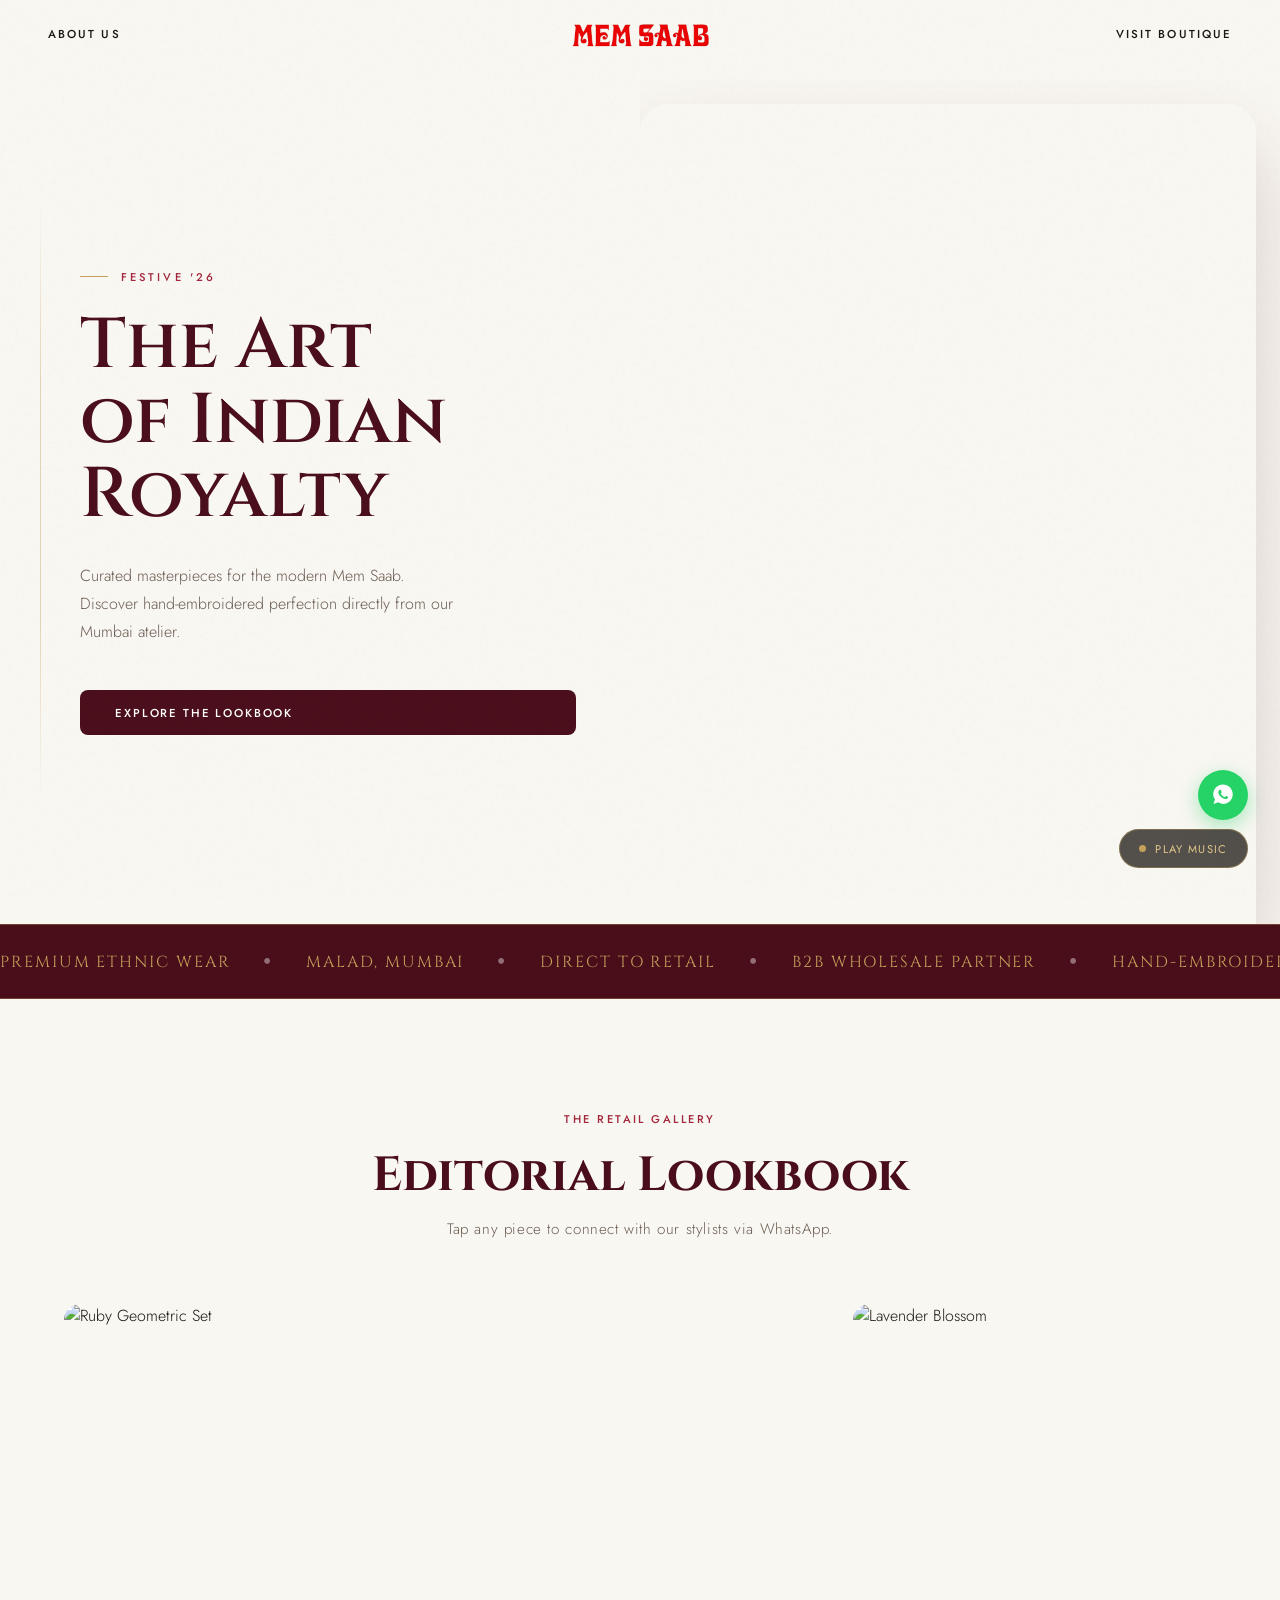
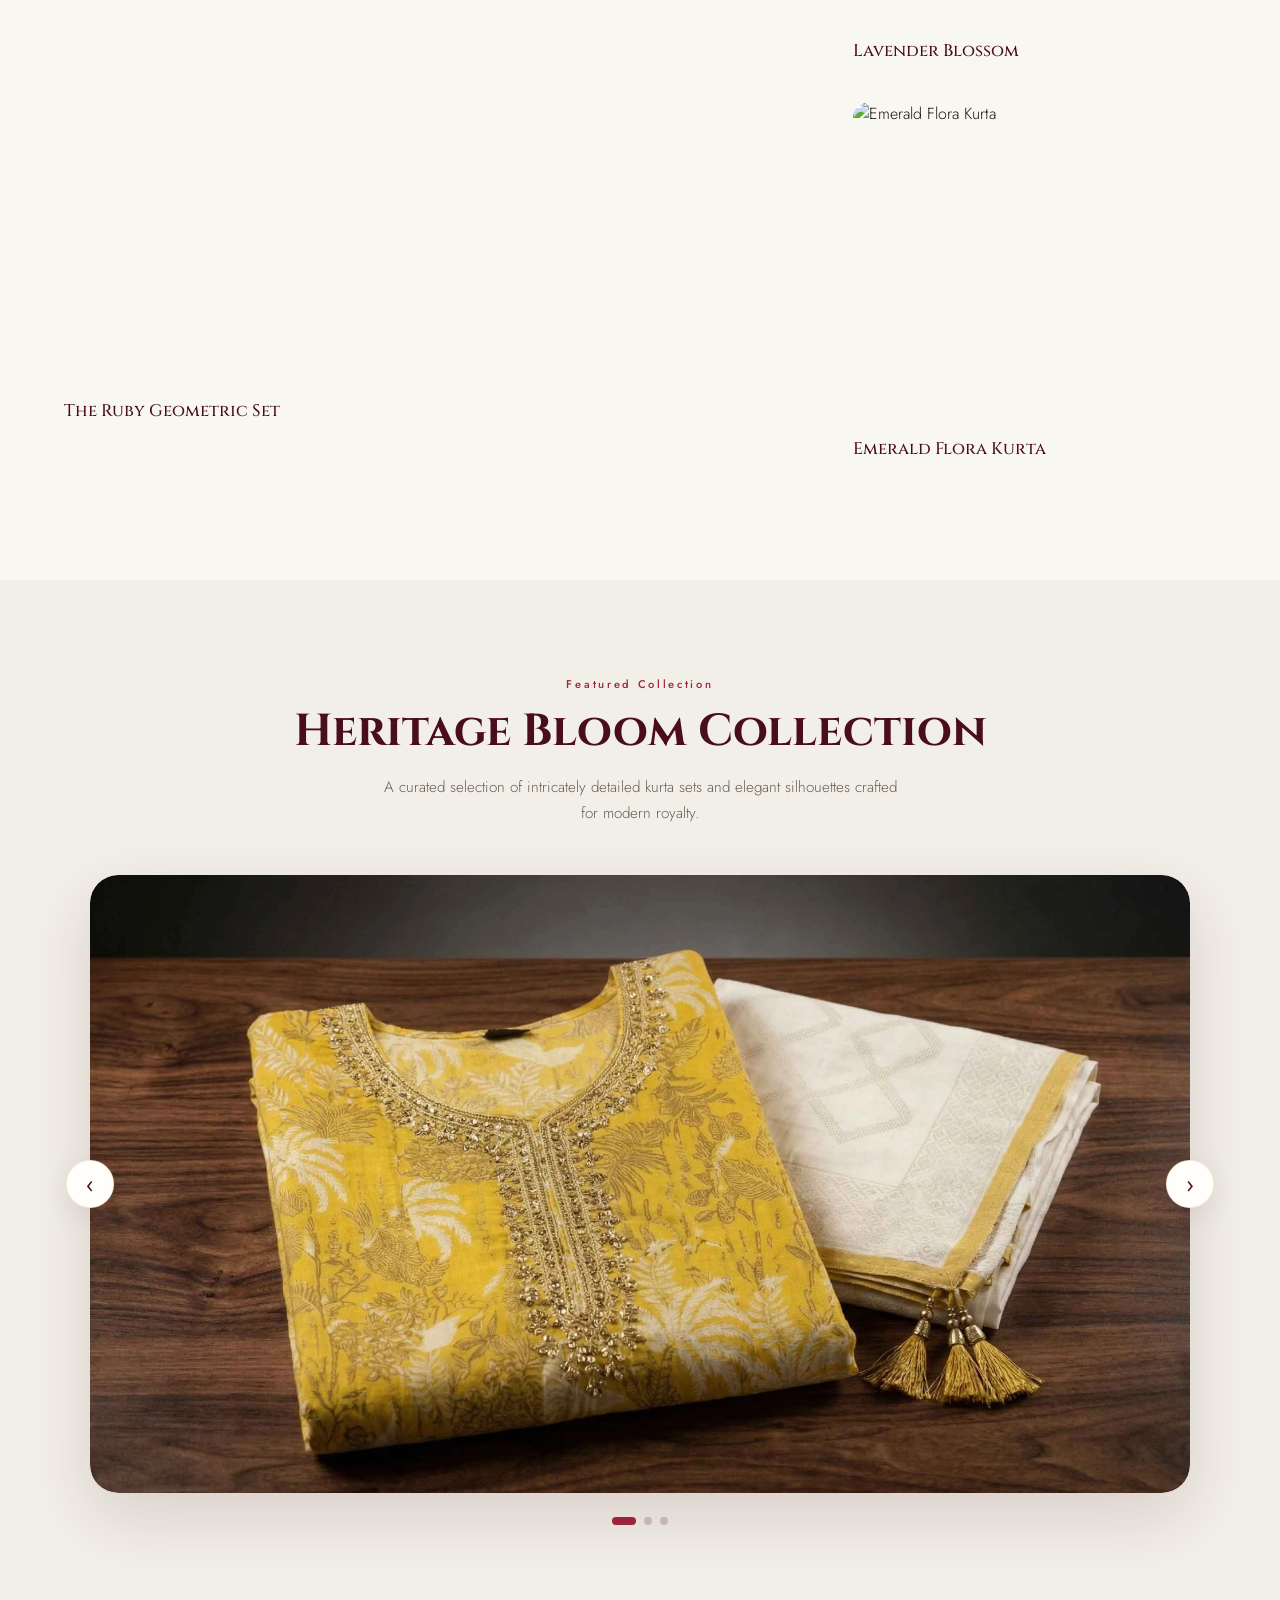
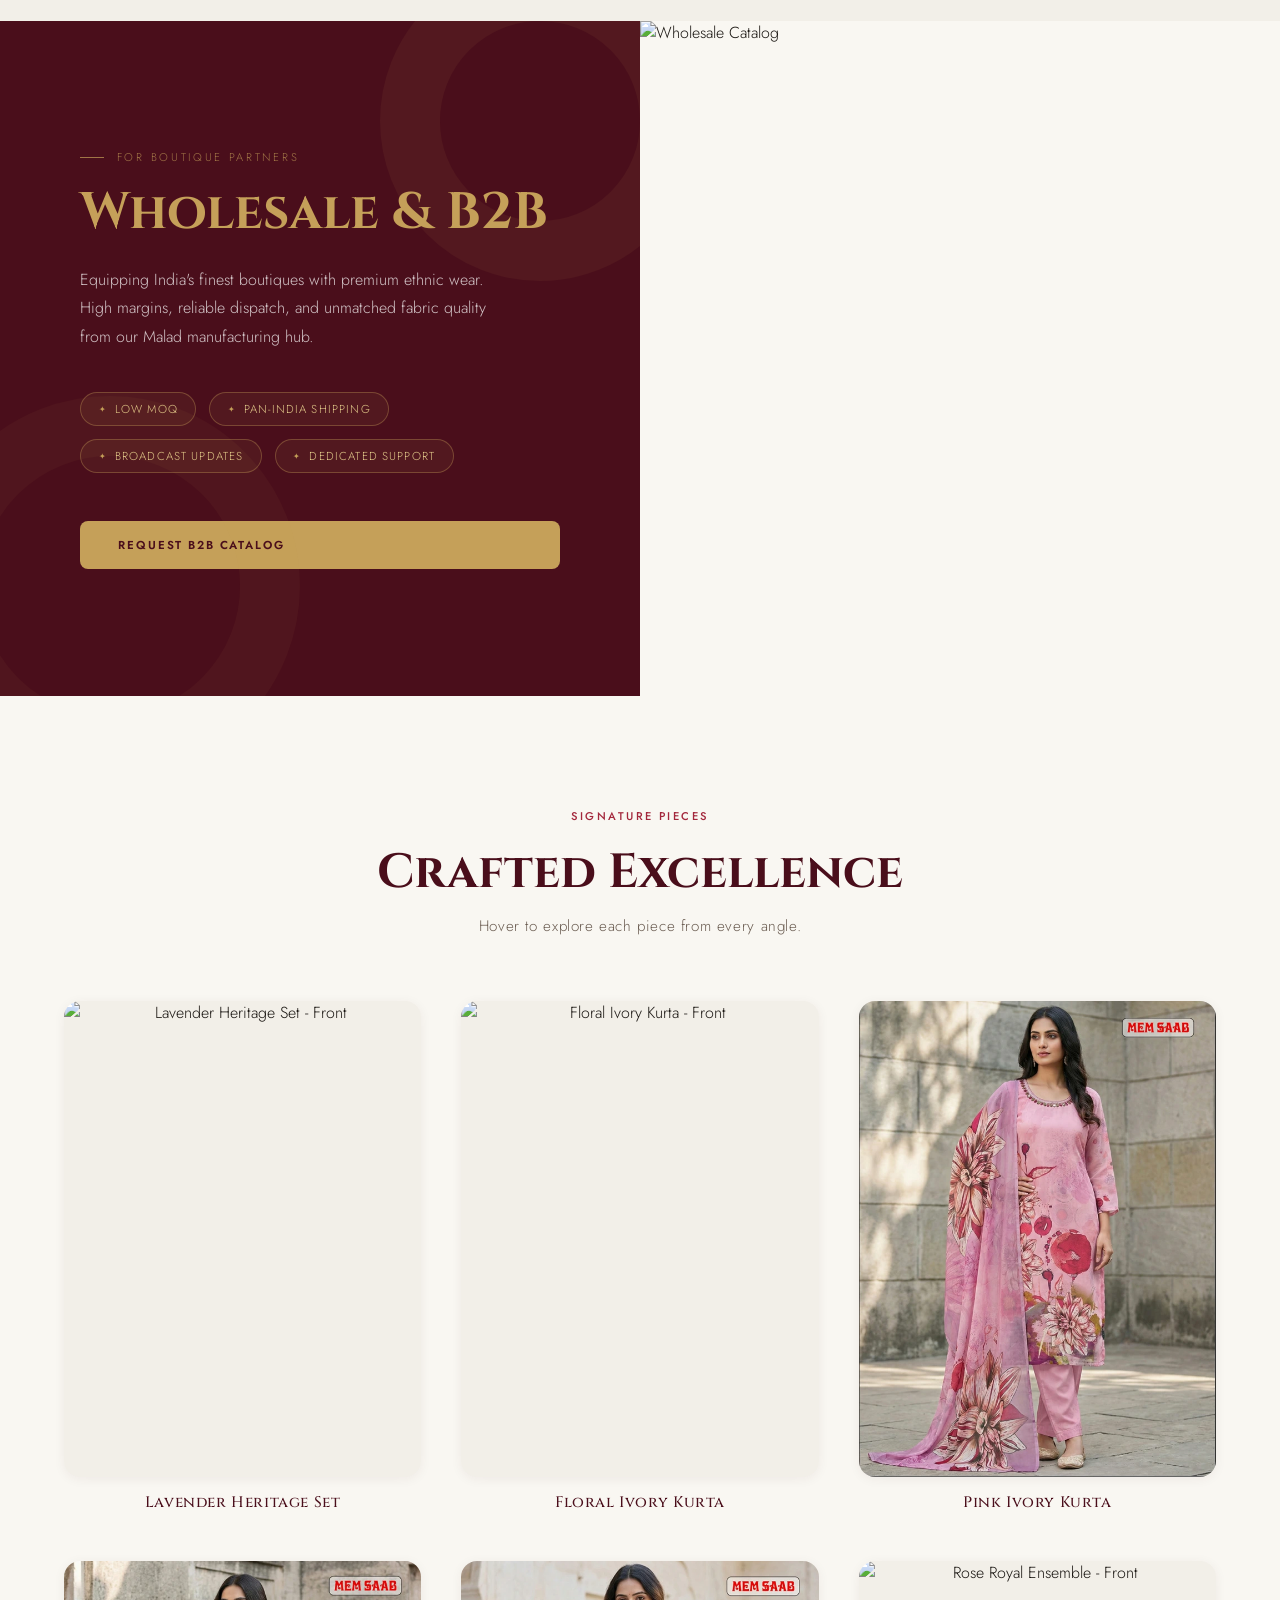
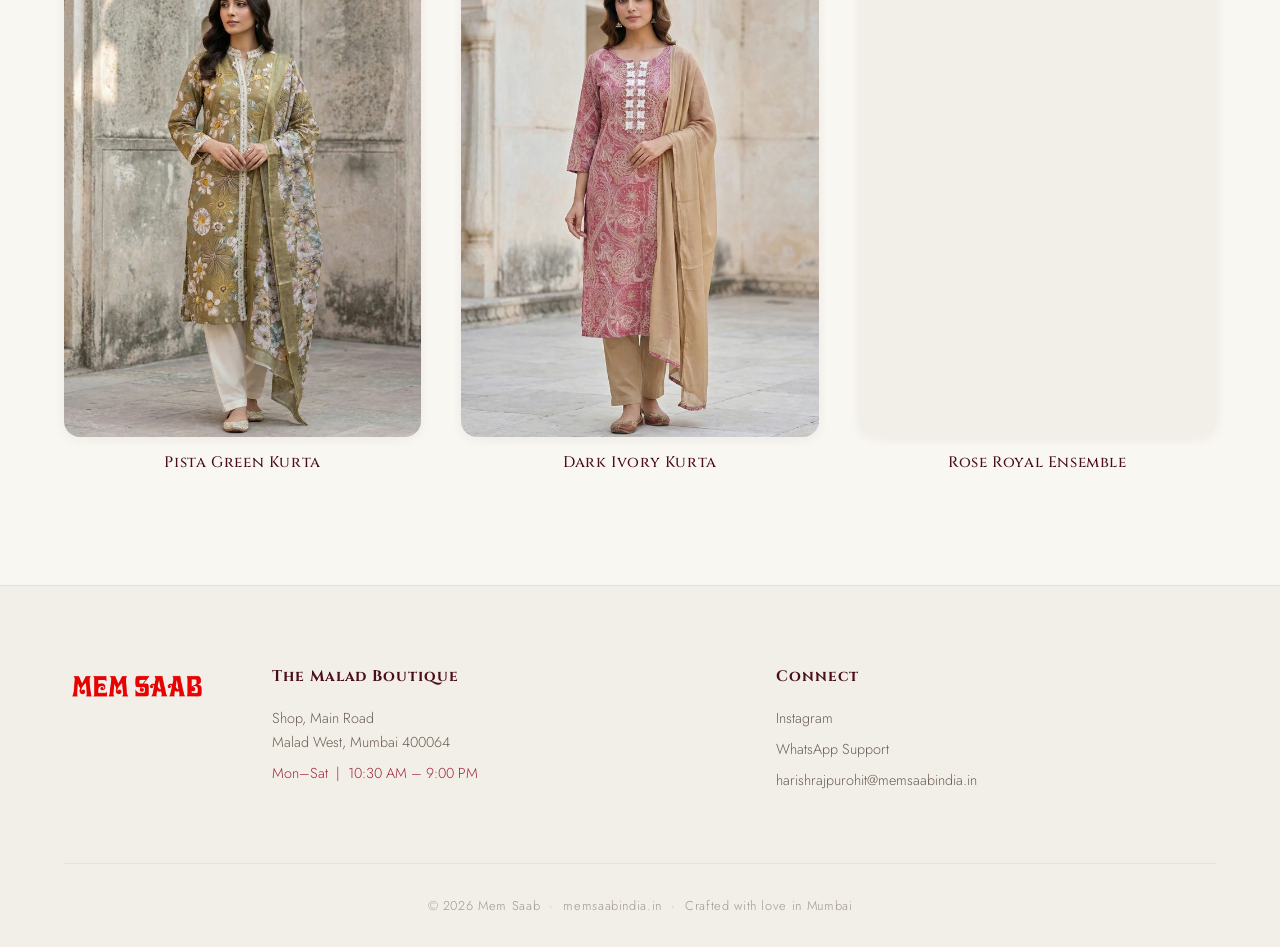
==== commit b2b0dfc8: "Update index.html" ====
--- a/index.html
+++ b/index.html
@@ -1,6 +1,16 @@
 <!DOCTYPE html>
 <html lang="en">
 <head>
+  <link rel="icon" type="image/png" href="/favicon.png">
+  <!-- Google tag (gtag.js) -->
+<script async src="https://www.googletagmanager.com/gtag/js?id=G-PGB7Y3Y6HW"></script>
+<script>
+  window.dataLayer = window.dataLayer || [];
+  function gtag(){dataLayer.push(arguments);}
+  gtag('js', new Date());
+
+  gtag('config', 'G-PGB7Y3Y6HW');
+</script>
   <meta charset="UTF-8">
   <meta name="viewport" content="width=device-width, initial-scale=1.0">
   <title>MEM SAAB | Premium Ethnic Wear | Malad, Mumbai</title>
